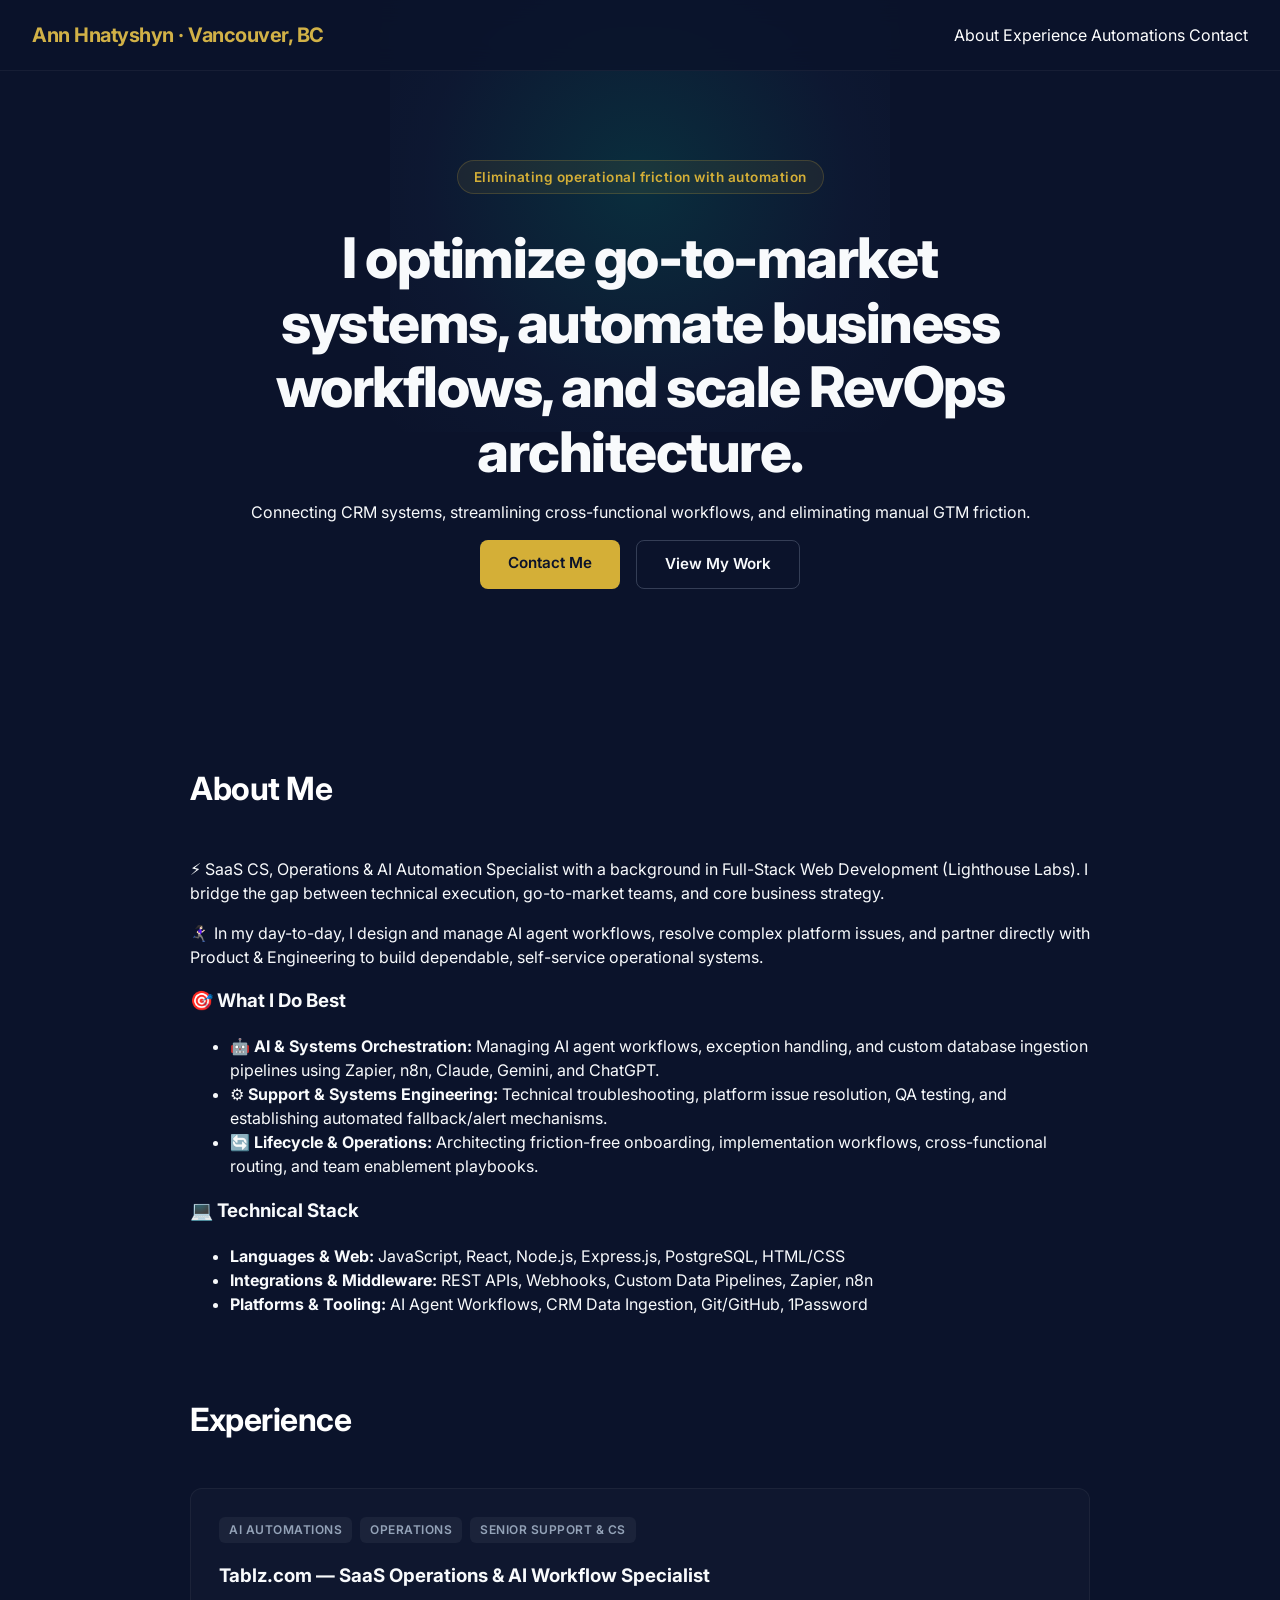
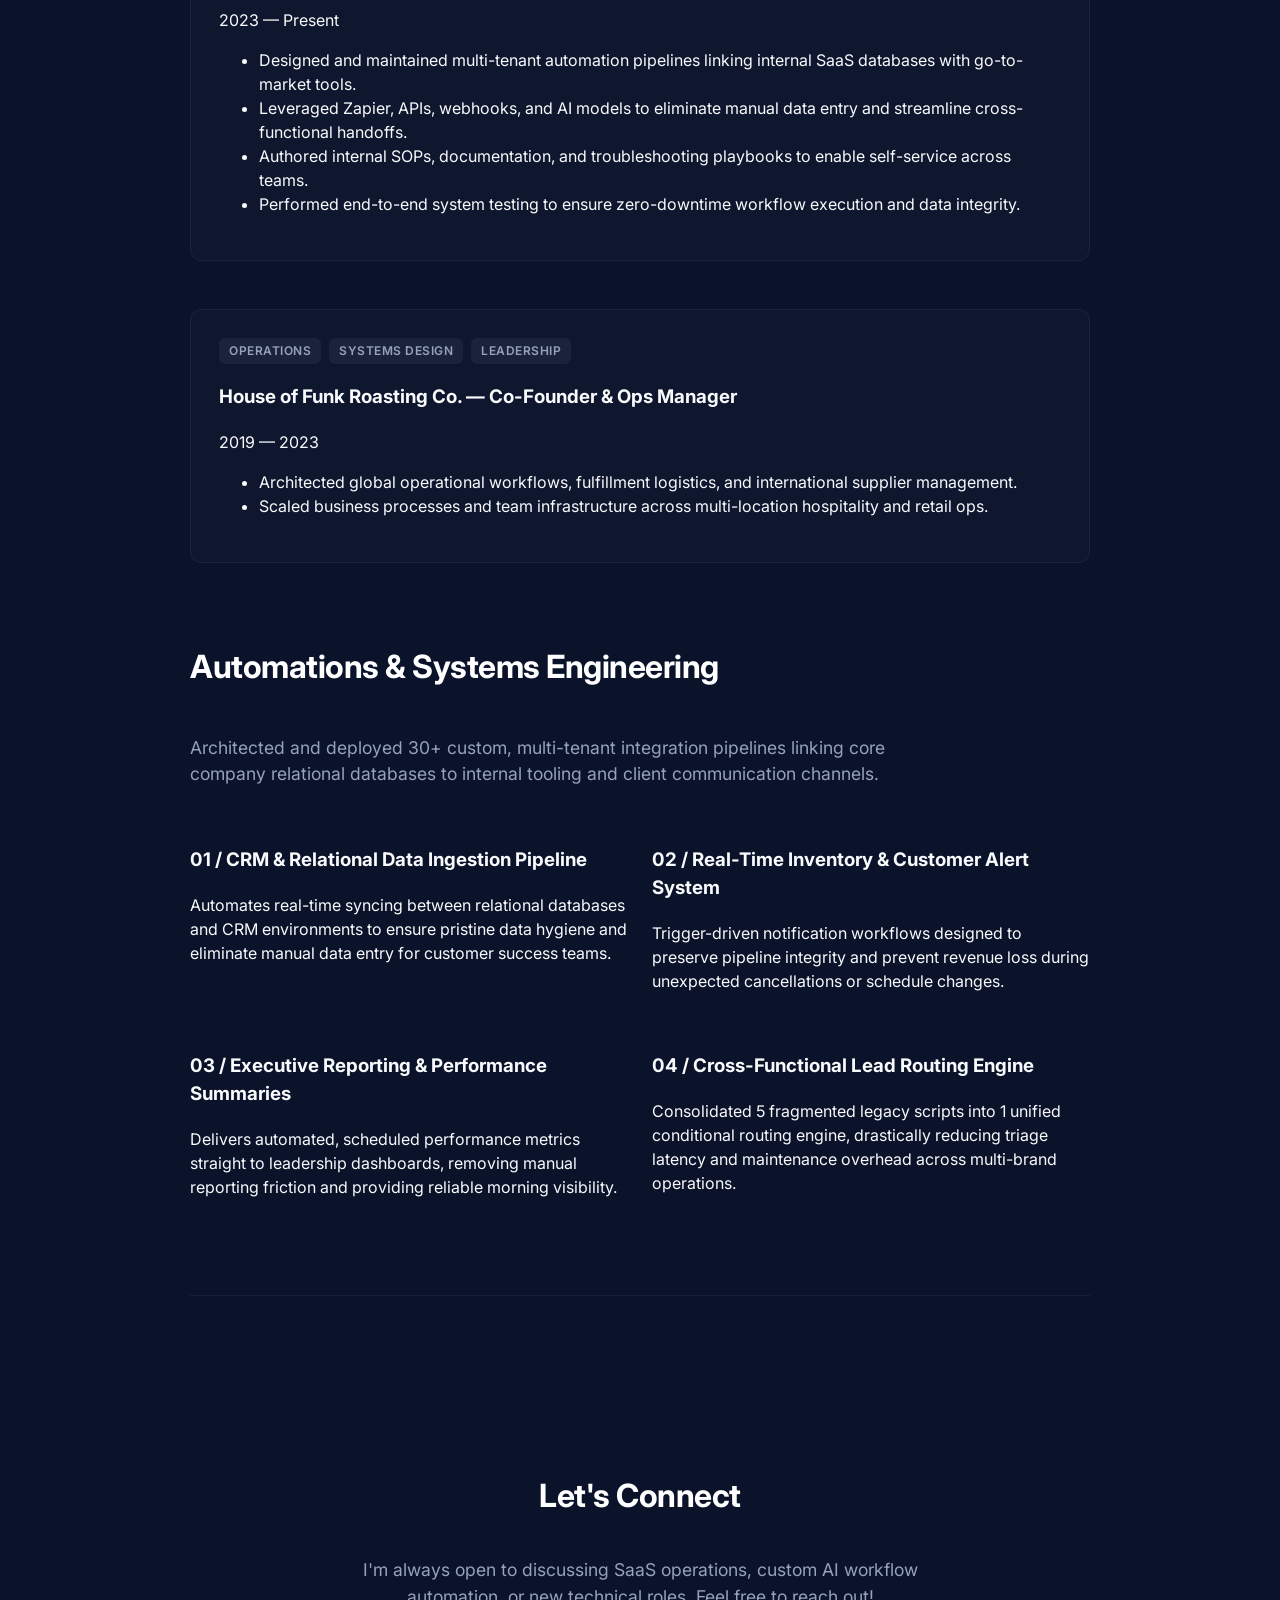
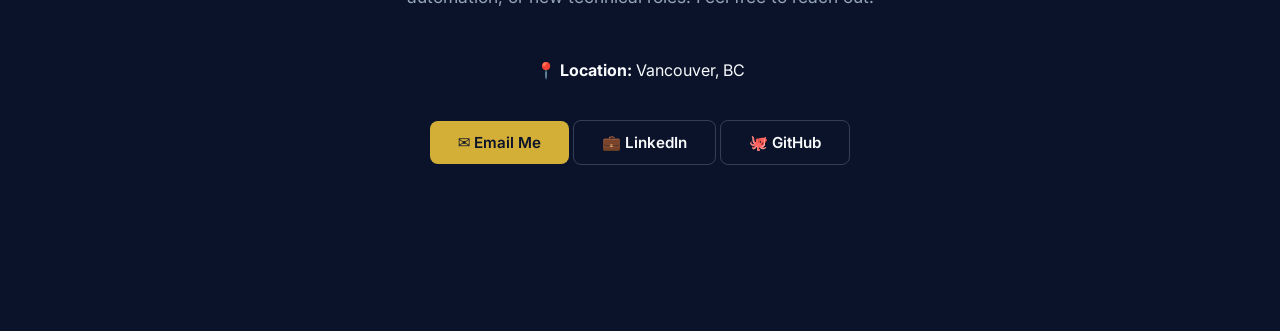
==== index.html @ 1d0b0ebe "Update navigation links in index.html" ====
<!DOCTYPE html>
<html lang="en">
  
<head>
  <meta charset="UTF-8" />
  <meta name="viewport" content="width=device-width, initial-scale=1.0" />
  <title>Ann Hnatyshyn | AI Automation</title>
  <link rel="stylesheet" href="styles.css" />
  <link href="https://fonts.googleapis.com/css2?family=Inter:wght@300;400;600&display=swap" rel="stylesheet">
</head>

<body>

 <!-- NEW HEADER / NAVIGATION -->
  
<header class="top-nav">
  <div class="nav-logo">Ann Hnatyshyn · Vancouver, BC</div>
<nav class="nav-links">
  <a href="#about">About</a>
  <a href="#experience">Experience</a>
  <a href="#automations">Automations</a>
  <a href="#contact">Contact</a>
</nav>
</header>

<main class="content">
  
  <!-- NEW HERO SECTION -->
  <section class="hero-section">
    <div class="hero-container">
      <span class="badge">Eliminating operational friction with automation</span>
    <h1>I optimize go-to-market systems, automate business workflows, and scale RevOps architecture.</h1>
    <p>Connecting CRM systems, streamlining cross-functional workflows, and eliminating manual GTM friction.</p>
      <div class="cta-group">
        <a href="#contact" class="btn btn-primary">Contact Me</a>
        <a href="#projects" class="btn btn-secondary">View My Work</a>
      </div>
    </div>
  </section>

<section id="about">
      <h2>About Me</h2>
      <p>⚡️ SaaS CS, Operations & AI Automation Specialist with a background in Full-Stack Web Development (Lighthouse Labs). I bridge the gap between technical execution, go-to-market teams, and core business strategy.</p>
      <p>🏃🏻‍♀️‍➡️ In my day-to-day, I design and manage AI agent workflows, resolve complex platform issues, and partner directly with Product & Engineering to build dependable, self-service operational systems.</p>
      
      <div class="tech-stack-container">
        <h3>🎯 What I Do Best</h3>
        <ul class="tech-stack-list">
          <li><strong>🤖 AI & Systems Orchestration:</strong> Managing AI agent workflows, exception handling, and custom database ingestion pipelines using Zapier, n8n, Claude, Gemini, and ChatGPT.</li>
          <li><strong>⚙️ Support & Systems Engineering:</strong> Technical troubleshooting, platform issue resolution, QA testing, and establishing automated fallback/alert mechanisms.</li>
          <li><strong>🔄 Lifecycle & Operations:</strong> Architecting friction-free onboarding, implementation workflows, cross-functional routing, and team enablement playbooks.</li>
        </ul>
      </div>

      <div class="tech-stack-container">
        <h3>💻 Technical Stack</h3>
        <ul class="tech-stack-list">
          <li><strong>Languages & Web:</strong> JavaScript, React, Node.js, Express.js, PostgreSQL, HTML/CSS</li>
          <li><strong>Integrations & Middleware:</strong> REST APIs, Webhooks, Custom Data Pipelines, Zapier, n8n</li>
          <li><strong>Platforms & Tooling:</strong> AI Agent Workflows, CRM Data Ingestion, Git/GitHub, 1Password</li>
        </ul>
      </div>
    </section>

<!-- EXPERIENCE SECTION -->
    <section id="experience">
      <h2>Experience</h2>
      <div class="project-grid">
        <div class="card" style="grid-column: 1 / -1;">
          <div class="card-tags">
            <span class="tag">AI Automations</span>
            <span class="tag">Operations</span>
            <span class="tag">Senior Support & CS</span>
          </div>
          <h3>Tablz.com — SaaS Operations & AI Workflow Specialist</h3>
          <span class="date-badge">2023 — Present</span>
          <ul>
            <li>Designed and maintained multi-tenant automation pipelines linking internal SaaS databases with go-to-market tools.</li>
            <li>Leveraged Zapier, APIs, webhooks, and AI models to eliminate manual data entry and streamline cross-functional handoffs.</li>
            <li>Authored internal SOPs, documentation, and troubleshooting playbooks to enable self-service across teams.</li>
            <li>Performed end-to-end system testing to ensure zero-downtime workflow execution and data integrity.</li>
          </ul>
        </div>
      </div>
<div class="card">
          <div class="card-tags">
            <span class="tag">Operations</span>
            <span class="tag">Systems Design</span>
            <span class="tag">Leadership</span>
          </div>
          <h3>House of Funk Roasting Co. — Co-Founder & Ops Manager</h3>
          <span class="date-badge">2019 — 2023</span>
          <ul>
            <li>Architected global operational workflows, fulfillment logistics, and international supplier management.</li>
            <li>Scaled business processes and team infrastructure across multi-location hospitality and retail ops.</li>
          </ul>
        </div>
    </section>

<!-- AUTOMATIONS SECTION -->
    <section id="automations">
      <h2>Automations & Systems Engineering</h2>
      <p class="section-intro" style="color: #94a3b8; font-size: 1.1rem; margin-bottom: 2.5rem; max-width: 750px;">
        Architected and deployed 30+ custom, multi-tenant integration pipelines linking core company relational databases to internal tooling and client communication channels.
      </p>
      
      <div class="project-grid">
        <!-- Project 01 -->
        <div class="project-card">
          <h3>01 / CRM & Relational Data Ingestion Pipeline</h3>
          <p>Automates real-time syncing between relational databases and CRM environments to ensure pristine data hygiene and eliminate manual data entry for customer success teams.</p>
        </div>

        <!-- Project 02 -->
        <div class="project-card">
          <h3>02 / Real-Time Inventory & Customer Alert System</h3>
          <p>Trigger-driven notification workflows designed to preserve pipeline integrity and prevent revenue loss during unexpected cancellations or schedule changes.</p>
        </div>

        <!-- Project 03 -->
        <div class="project-card">
          <h3>03 / Executive Reporting & Performance Summaries</h3>
          <p>Delivers automated, scheduled performance metrics straight to leadership dashboards, removing manual reporting friction and providing reliable morning visibility.</p>
        </div>

        <!-- Project 04 -->
        <div class="project-card">
          <h3>04 / Cross-Functional Lead Routing Engine</h3>
          <p>Consolidated 5 fragmented legacy scripts into 1 unified conditional routing engine, drastically reducing triage latency and maintenance overhead across multi-brand operations.</p>
        </div>
      </div>
    </section>

<!-- CONTACT SECTION -->
    <section id="contact" class="contact-section">
      <h2>Let's Connect</h2>
      <p class="contact-intro" style="color: #94a3b8; font-size: 1.1rem; margin-bottom: 2rem; max-width: 600px;">
        I'm always open to discussing SaaS operations, custom AI workflow automation, or new technical roles. Feel free to reach out!
      </p>

      <div class="contact-details" style="margin-bottom: 2rem;">
        <p>📍 <strong>Location:</strong> Vancouver, BC</p>
      </div>

      <div class="contact-buttons">
        <a href="mailto:a.m.hnatyshyn@gmail.com" class="btn btn-primary">✉️ Email Me</a>
        <a href="https://linkedin.com/in/ann-hnatyshyn" target="_blank" rel="noopener noreferrer" class="btn btn-secondary">💼 LinkedIn</a>
        <a href="https://github.com/ann-hnatyshyn" target="_blank" rel="noopener noreferrer" class="btn btn-secondary">🐙 GitHub</a>
      </div>
    </section>
</main>
</body>
</html>
---- styles.css ----
body {
  margin: 0;
  padding: 0;
  background-color: #0b132b; /* Sleek dark navy */
  color: #f8fafc;
  font-family: 'Inter', system-ui, -apple-system, sans-serif;
  line-height: 1.5;
}

/* MAIN LAYOUT */

.container {
  max-width: 1200px;
  margin: 0 auto;
  padding: 0 2rem;
}

/* NAV */
.top-nav {
  position: fixed;
  top: 0;
  left: 0;
  width: 100%;
  display: flex;
  justify-content: space-between;
  align-items: center;
  padding: 1.25rem 2rem;
  background: rgba(11, 19, 43, 0.8);
  backdrop-filter: blur(12px);
  border-bottom: 1px solid rgba(255, 255, 255, 0.05);
  z-index: 100;
  box-sizing: border-box;
}

.nav-logo {
  font-weight: 700;
  font-size: 1.25rem;
  letter-spacing: -0.5px;
  text-decoration: none;
  color: #d1b147;
}

/* Navigation link styling */

nav a, .nav-link {
  color: #ffffff;
  text-decoration: none;
  transition: opacity 0.2s ease, color 0.2s ease;
}

/* Hover States for Navigation and Card Links */

nav a:hover,
.nav-link:hover,
.nav-links a:hover,
.card h3 a:hover {
  color: #D4AF37; /* Turns yellow/gold on hover */
  opacity: 0.8;
}

/* Hero Section Layout */

.hero-section {
  position: relative;
  overflow: hidden;
  display: flex;
  flex-direction: column;
  align-items: center;
  justify-content: center;
  text-align: center;
  padding: 10rem 2rem 6rem 2rem; /* Extra top padding to clear the fixed navbar */
}

/* Ambient Background Glow Effect */

.hero-section::before {
  content: "";
  position: absolute;
  top: -10%;
  left: 50%;
  transform: translateX(-50%);
  width: 500px;
  height: 500px;
  background: radial-gradient(circle, rgba(0, 242, 195, 0.12) 0%, rgba(79, 172, 254, 0.03) 60%, transparent 100%);
}

.hero-container {
  position: relative;
  z-index: 1;
  max-width: 800px;
}

/* Availability Badge */

.badge {
  background: rgba(0, 242, 195, 0.08);
  color: #00f2c3;
  padding: 6px 16px;
  border-radius: 100px;
  font-size: 0.85rem;
  font-weight: 600;
  letter-spacing: 0.5px;
  border: 1px solid rgba(0, 242, 195, 0.15);
  display: inline-block;
  margin-bottom: 2rem;
}

/* Bold Typography & Gradient text */

.hero-container h1 {
  font-size: 3.5rem;
  font-weight: 800;
  line-height: 1.15;
  letter-spacing: -1.5px;
  margin: 0;
  color: #f8fafc;
}


.hero-subtitle {
  font-size: 1.25rem;
  color: #94a3b8;
  line-height: 1.6;
  margin-top: 1.5rem;
  margin-bottom: 2.5rem;
  max-width: 650px;
  display: inline-block;
}

/* Buttons and Actions */

.cta-group {
  display: flex;
  gap: 1rem;
  justify-content: center;
}

.btn {
  padding: 12px 28px;
  border-radius: 8px;
  font-weight: 600;
  font-size: 0.95rem;
  transition: all 0.2s ease;
  text-decoration: none;
}

.btn-secondary {
  border: 1px solid rgba(148, 163, 184, 0.3);
  color: #f8fafc;
}

/* LINKS */

.links {
  margin-top: 40px;
  display: flex;
  gap: 15px;
}

.links a {
  color: #ccd6f6;
  font-size: 13px;
}

/* CONTENT */

.content {
  width: 100%;
  max-width: 900px;
  margin: 0 auto;
}

section {
  margin-bottom: 80px;
}

h2 {
  color: #e6f1ff;
  margin-bottom: 20px;
}

/* RESPONSIVE */

@media (max-width: 900px) {
  .container {
    flex-direction: column;
  }
  .content {
    width: 100%;
  }
}

html {
  scroll-behavior: smooth;
}

/* active nav state */

nav a.active {
  color: #64ffda;
  font-weight: 600;
}

section {
  opacity: 1;
  transform: translateY(0);
  transition: all 0.6s ease-out;
}

section.visible {
  opacity: 1;
  transform: translateY(0);
}

.contact-info a {
  color: #ffd166;
}

/* Ensure mobile responsiveness */

@media (max-width: 768px) {
  .automation-card {
    flex-direction: column;
  }
  .automation-info, .automation-visual {
    width: 100%;
  }
  .img-placeholder {
    height: 150px;
  }
}

/* Section Headings */

h2 {
  font-size: 2rem;
  font-weight: 700;
  letter-spacing: -0.5px;
  margin-top: 5rem;
  margin-bottom: 2rem;
  color: #fff;
  padding-bottom: 0.75rem;
}

/* Card Grid Layout */

.project-grid {
  display: grid;
  grid-template-columns: repeat(auto-fit, minmax(300px, 1fr));
  gap: 1.5rem;
  margin-bottom: 3rem;
}

/* Individual Sleek Card */

.card {
  background: rgba(255, 255, 255, 0.02);
  border: 1px solid rgba(255, 255, 255, 0.05);
  border-radius: 12px;
  padding: 1.75rem;
  transition: all 0.3s cubic-bezier(0.4, 0, 0.2, 1);
  position: relative;
  overflow: hidden;
}

/* Tech Tags/Badges inside cards */

.card-tags {
  display: flex;
  flex-wrap: wrap;
  gap: 0.5rem;
  margin-bottom: 1rem;
}

.tag {
  background: rgba(255, 255, 255, 0.05);
  color: #94a3b8;
  font-size: 0.75rem;
  font-weight: 600;
  padding: 4px 10px;
  border-radius: 6px;
  text-transform: uppercase;
  letter-spacing: 0.5px;
}

/* Center-Aligned Contact Section */
.contact-section {
  display: flex;
  flex-direction: column;
  align-items: center;
  justify-content: center;
  text-align: center;
  padding: 6rem 2rem;
  border-top: 1px solid rgba(255, 255, 255, 0.05);
  margin-top: 4rem;
}

.contact-subtitle {
  color: #94a3b8;
  font-size: 1.1rem;
  margin-bottom: 2rem;
  max-width: 500px;
}

/* Flex row for buttons */
.contact-links {
  display: flex;
  gap: 1rem;
  justify-content: center;
  flex-wrap: wrap;
}

/* Modern Contact Pill Buttons */
.contact-btn {
  background: rgba(255, 255, 255, 0.03);
  border: 1px solid rgba(255, 255, 255, 0.08);
  color: #f8fafc;
  padding: 10px 20px;
  border-radius: 100px;
  text-decoration: none;
  font-weight: 500;
  font-size: 0.95rem;
  transition: all 0.2s ease;
}

.contact-btn:hover {
  background: rgba(0, 242, 195, 0.08);
  border-color: #00f2c3;
  color: #00f2c3;
  transform: translateY(-2px);
}

/* Modern Pill Badge (Lines ~41-53) */
.badge {
  background: rgba(212, 175, 55, 0.08); /* Gold transparency */
  color: #D4AF37; /* Metallic Gold */
  padding: 6px 16px;
  border-radius: 100px;
  font-size: 0.85rem;
  font-weight: 600;
  letter-spacing: 0.5px;
  border: 1px solid rgba(212, 175, 55, 0.2);
  display: inline-block;
  margin-bottom: 2rem;
}

/* Gold Gradient Heading (Lines ~61-65) */
.gradient-text {
  background: linear-gradient(135deg, #F3E5AB 0%, #D4AF37 100%); /* Muted vanilla to rich gold */
  -webkit-background-clip: text;
  -webkit-text-fill-color: transparent;
}

/* Primary Action Button (Lines ~82-85) */
.btn-primary {
  background-color: #D4AF37;
  color: #0B132B;
}

.btn-primary:hover {
  transform: translateY(-2px);
  box-shadow: 0 10px 25px rgba(212, 175, 55, 0.25);
}

/* Card Hover Accent (Lines ~123-128) */
.card:hover {
  transform: translateY(-4px);
  background: rgba(255, 255, 255, 0.04);
  border-color: rgba(212, 175, 55, 0.3); /* Subtly lights up gold */
  box-shadow: 0 12px 30px rgba(0, 0, 0, 0.4);
}



/* Footer Contact Button Hover (Lines ~187-192) */
.contact-btn:hover {
  background: rgba(212, 175, 55, 0.08);
  border-color: #D4AF37;
  color: #D4AF37;
  transform: translateY(-2px);
}


/* Remove bottom margin on the header */
.contact-section h2 {
  margin-bottom: 0.5rem; /* Reduces default browser spacing below heading */
}

/* Remove top margin on the location container */
.contact-details {
  margin-top: 0;
  margin-bottom: 1.5rem; /* Keeps a clean gap above the buttons */
}
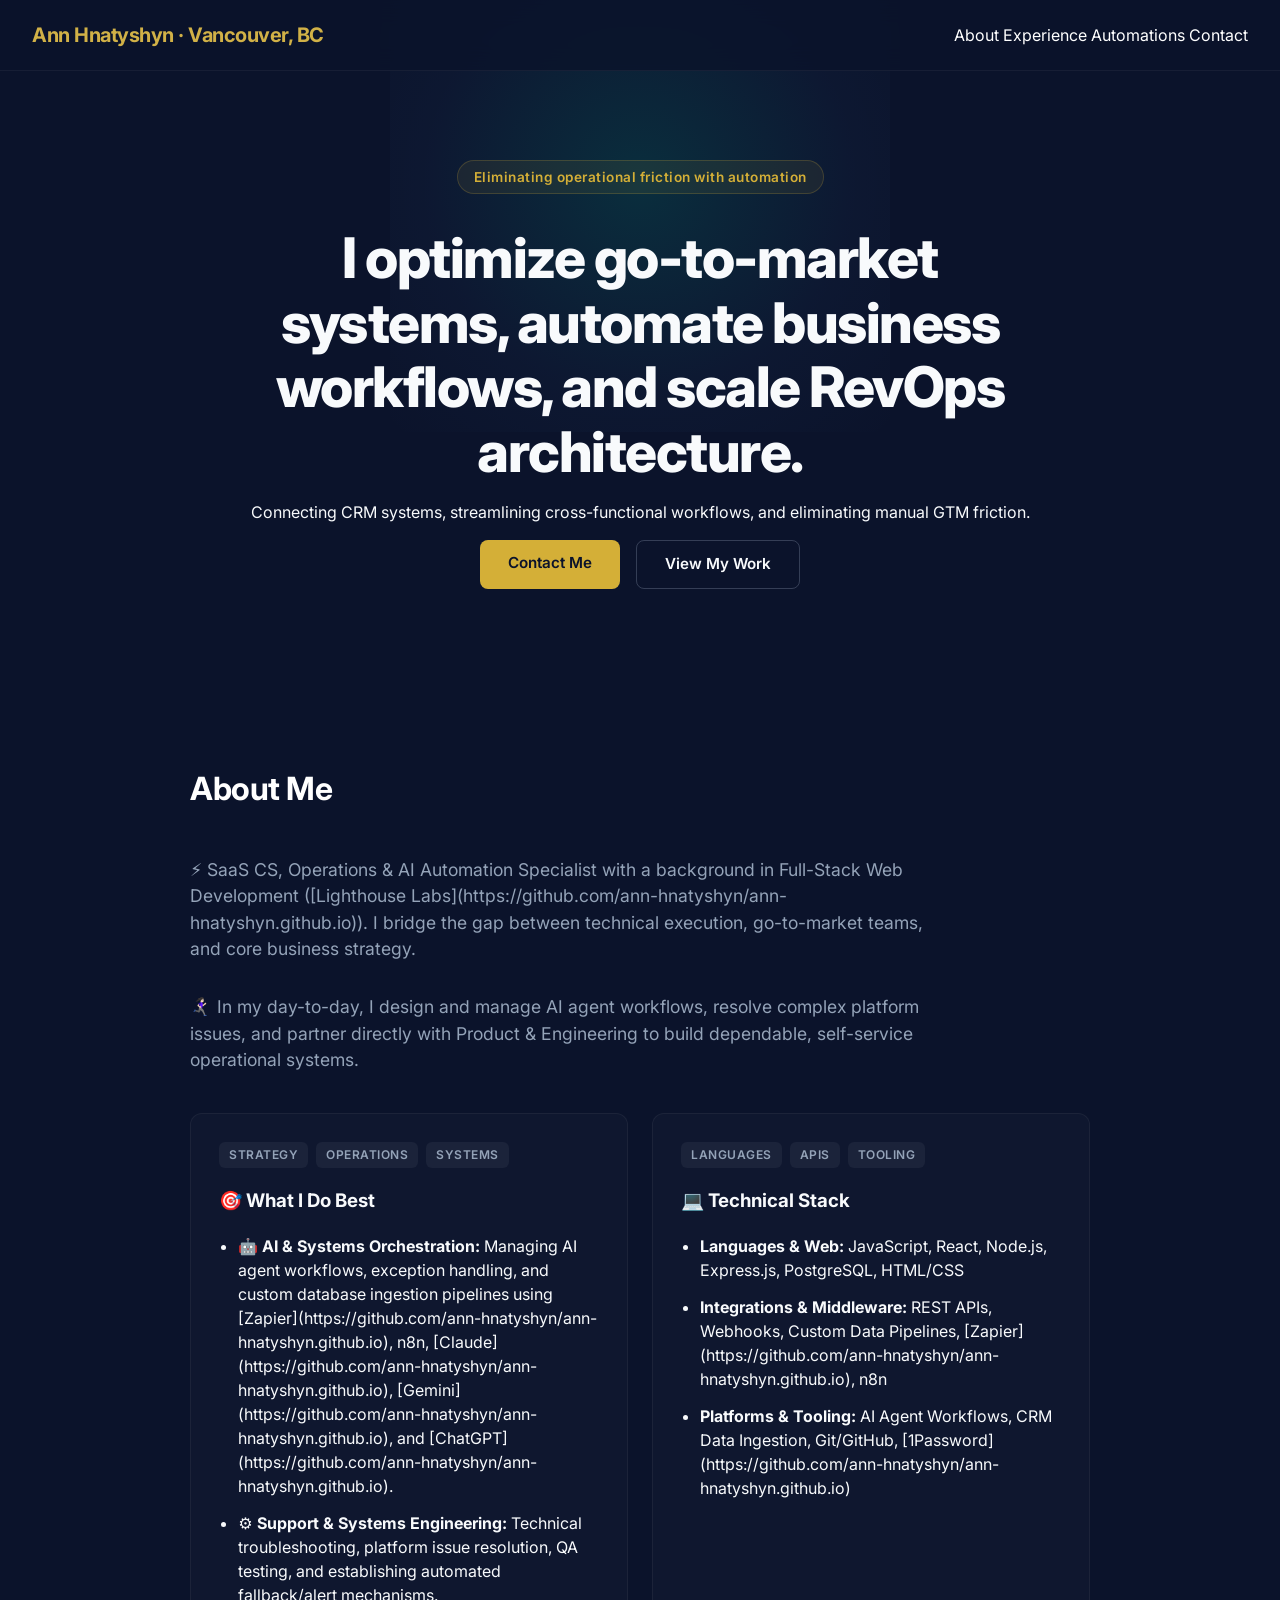
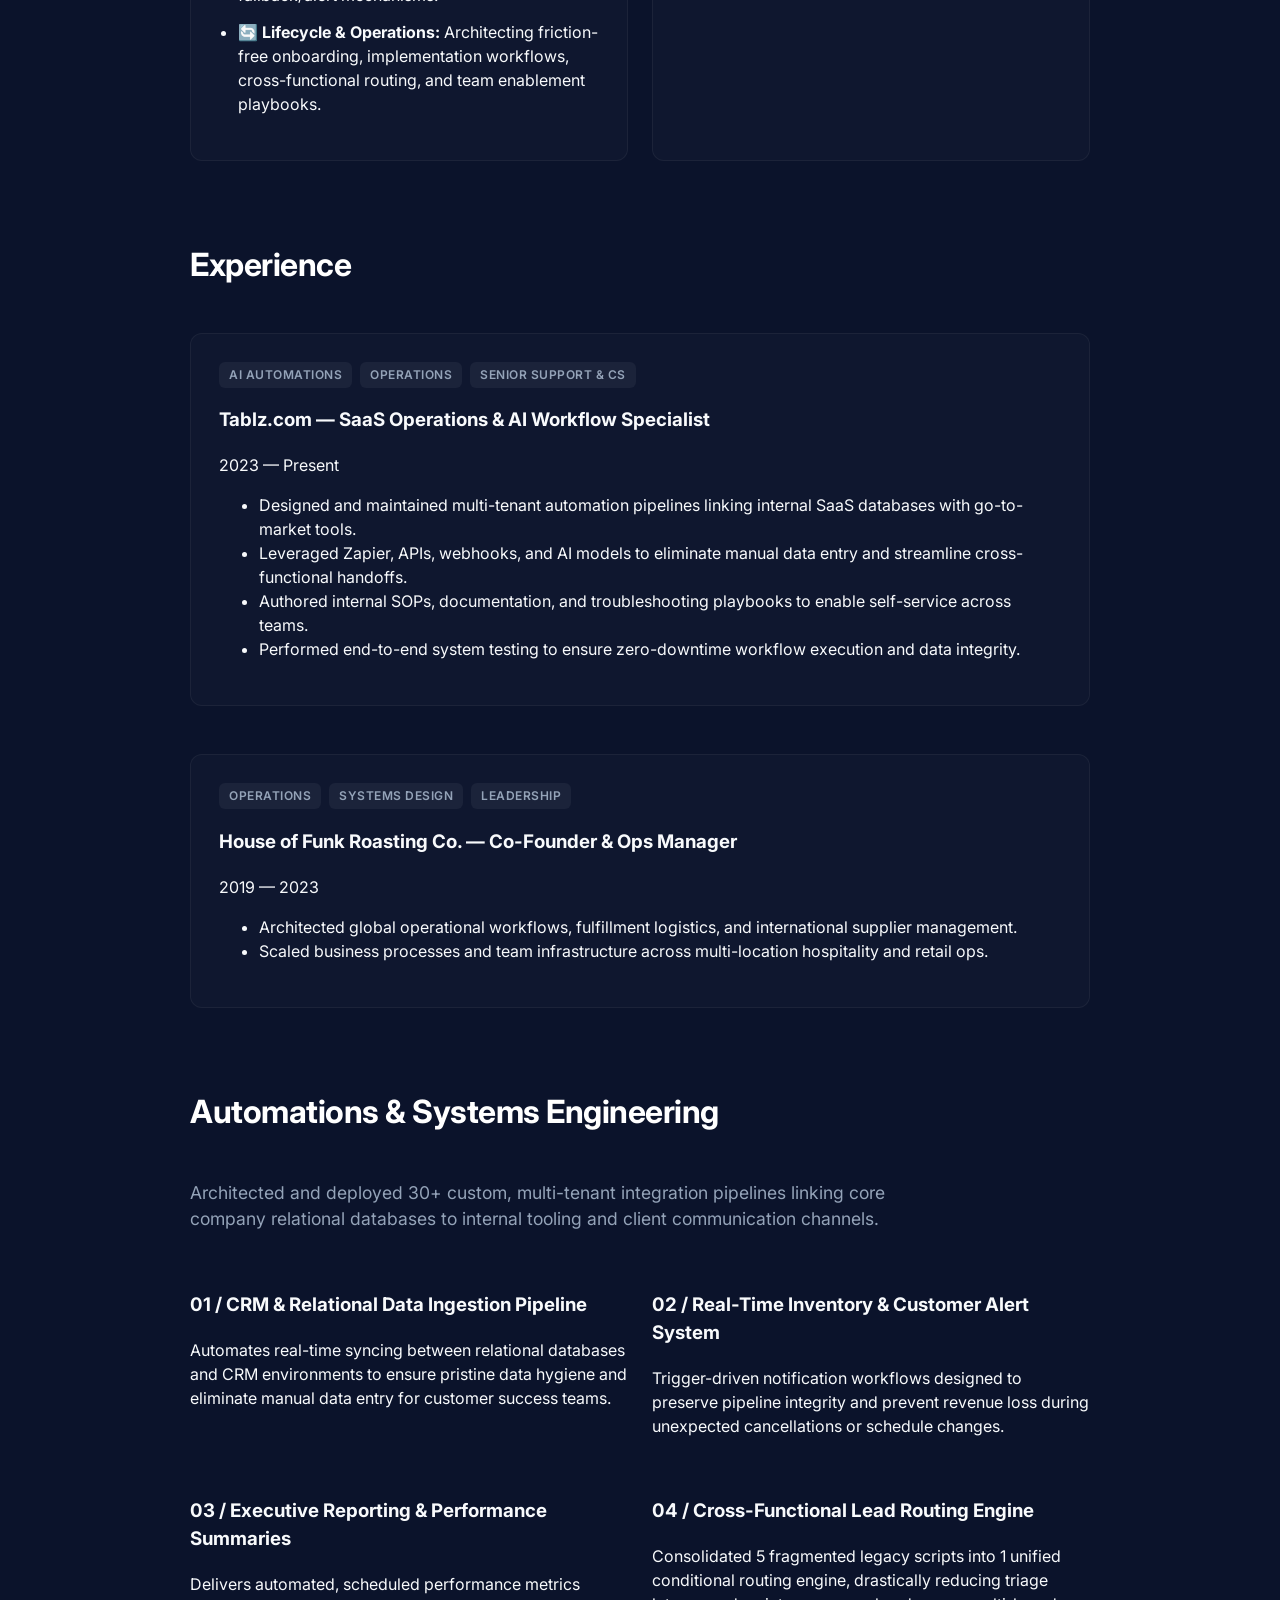
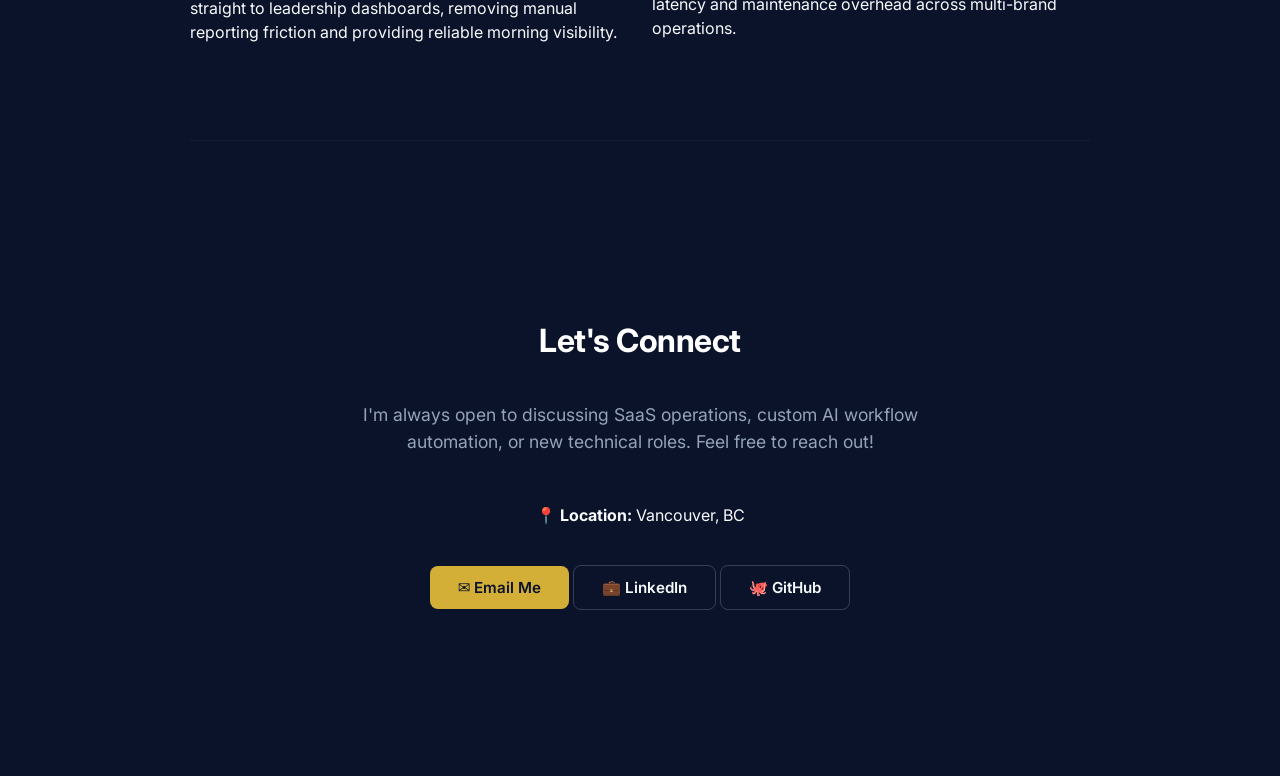
==== commit 9e73a648: "Revise About Me section and add project cards Updated the 'About Me' section with styled paragraphs " ====
--- a/index.html
+++ b/index.html
@@ -31,34 +31,52 @@
       <span class="badge">Eliminating operational friction with automation</span>
     <h1>I optimize go-to-market systems, automate business workflows, and scale RevOps architecture.</h1>
     <p>Connecting CRM systems, streamlining cross-functional workflows, and eliminating manual GTM friction.</p>
-      <div class="cta-group">
-        <a href="#contact" class="btn btn-primary">Contact Me</a>
-        <a href="#projects" class="btn btn-secondary">View My Work</a>
-      </div>
+<div class="cta-group">
+  <a href="#contact" class="btn btn-primary">Contact Me</a>
+  <a href="#projects" class="btn btn-secondary">View My Work</a>
+</div>
     </div>
   </section>
 
 <section id="about">
       <h2>About Me</h2>
-      <p>⚡️ SaaS CS, Operations & AI Automation Specialist with a background in Full-Stack Web Development (Lighthouse Labs). I bridge the gap between technical execution, go-to-market teams, and core business strategy.</p>
-      <p>🏃🏻‍♀️‍➡️ In my day-to-day, I design and manage AI agent workflows, resolve complex platform issues, and partner directly with Product & Engineering to build dependable, self-service operational systems.</p>
-      
-      <div class="tech-stack-container">
-        <h3>🎯 What I Do Best</h3>
-        <ul class="tech-stack-list">
-          <li><strong>🤖 AI & Systems Orchestration:</strong> Managing AI agent workflows, exception handling, and custom database ingestion pipelines using Zapier, n8n, Claude, Gemini, and ChatGPT.</li>
-          <li><strong>⚙️ Support & Systems Engineering:</strong> Technical troubleshooting, platform issue resolution, QA testing, and establishing automated fallback/alert mechanisms.</li>
-          <li><strong>🔄 Lifecycle & Operations:</strong> Architecting friction-free onboarding, implementation workflows, cross-functional routing, and team enablement playbooks.</li>
-        </ul>
-      </div>
+      <p style="color: #94a3b8; font-size: 1.1rem; margin-bottom: 2rem; max-width: 750px;">
+        ⚡️ SaaS CS, Operations & AI Automation Specialist with a background in Full-Stack Web Development ([Lighthouse Labs](https://github.com/ann-hnatyshyn/ann-hnatyshyn.github.io)). I bridge the gap between technical execution, go-to-market teams, and core business strategy.
+      </p>
+      <p style="color: #94a3b8; font-size: 1.1rem; margin-bottom: 2.5rem; max-width: 750px;">
+        🏃🏻‍♀️‍➡️ In my day-to-day, I design and manage AI agent workflows, resolve complex platform issues, and partner directly with Product & Engineering to build dependable, self-service operational systems.
+      </p>
 
-      <div class="tech-stack-container">
-        <h3>💻 Technical Stack</h3>
-        <ul class="tech-stack-list">
-          <li><strong>Languages & Web:</strong> JavaScript, React, Node.js, Express.js, PostgreSQL, HTML/CSS</li>
-          <li><strong>Integrations & Middleware:</strong> REST APIs, Webhooks, Custom Data Pipelines, Zapier, n8n</li>
-          <li><strong>Platforms & Tooling:</strong> AI Agent Workflows, CRM Data Ingestion, Git/GitHub, 1Password</li>
-        </ul>
+      <div class="project-grid">
+        <!-- What I Do Best Card -->
+        <div class="card">
+          <div class="card-tags">
+            <span class="tag">Strategy</span>
+            <span class="tag">Operations</span>
+            <span class="tag">Systems</span>
+          </div>
+          <h3>🎯 What I Do Best</h3>
+          <ul style="margin-top: 1rem; padding-left: 1.2rem;">
+            <li style="margin-bottom: 0.8rem;"><strong>🤖 AI & Systems Orchestration:</strong> Managing AI agent workflows, exception handling, and custom database ingestion pipelines using [Zapier](https://github.com/ann-hnatyshyn/ann-hnatyshyn.github.io), n8n, [Claude](https://github.com/ann-hnatyshyn/ann-hnatyshyn.github.io), [Gemini](https://github.com/ann-hnatyshyn/ann-hnatyshyn.github.io), and [ChatGPT](https://github.com/ann-hnatyshyn/ann-hnatyshyn.github.io).</li>
+            <li style="margin-bottom: 0.8rem;"><strong>⚙️ Support & Systems Engineering:</strong> Technical troubleshooting, platform issue resolution, QA testing, and establishing automated fallback/alert mechanisms.</li>
+            <li><strong>🔄 Lifecycle & Operations:</strong> Architecting friction-free onboarding, implementation workflows, cross-functional routing, and team enablement playbooks.</li>
+          </ul>
+        </div>
+
+        <!-- Technical Stack Card -->
+        <div class="card">
+          <div class="card-tags">
+            <span class="tag">Languages</span>
+            <span class="tag">APIs</span>
+            <span class="tag">Tooling</span>
+          </div>
+          <h3>💻 Technical Stack</h3>
+          <ul style="margin-top: 1rem; padding-left: 1.2rem;">
+            <li style="margin-bottom: 0.8rem;"><strong>Languages & Web:</strong> JavaScript, React, Node.js, Express.js, PostgreSQL, HTML/CSS</li>
+            <li style="margin-bottom: 0.8rem;"><strong>Integrations & Middleware:</strong> REST APIs, Webhooks, Custom Data Pipelines, [Zapier](https://github.com/ann-hnatyshyn/ann-hnatyshyn.github.io), n8n</li>
+            <li><strong>Platforms & Tooling:</strong> AI Agent Workflows, CRM Data Ingestion, Git/GitHub, [1Password](https://github.com/ann-hnatyshyn/ann-hnatyshyn.github.io)</li>
+          </ul>
+        </div>
       </div>
     </section>
 
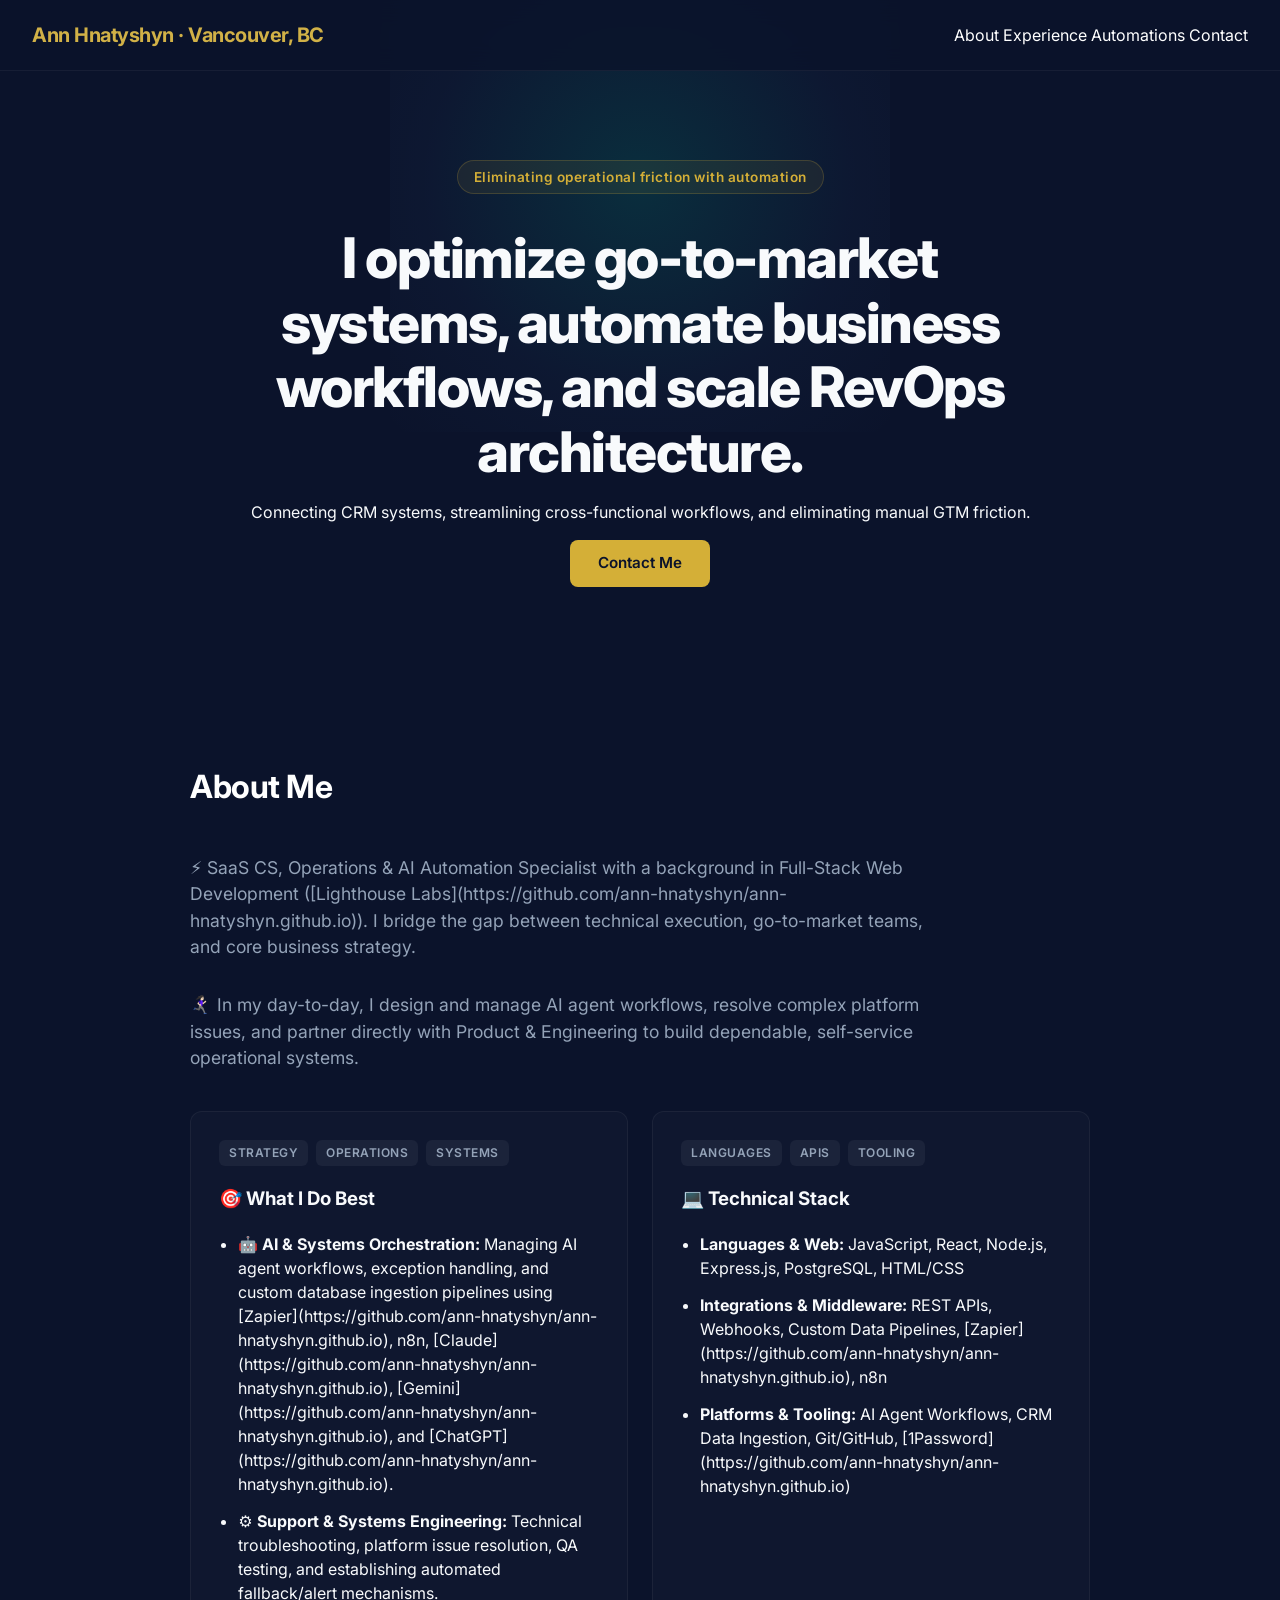
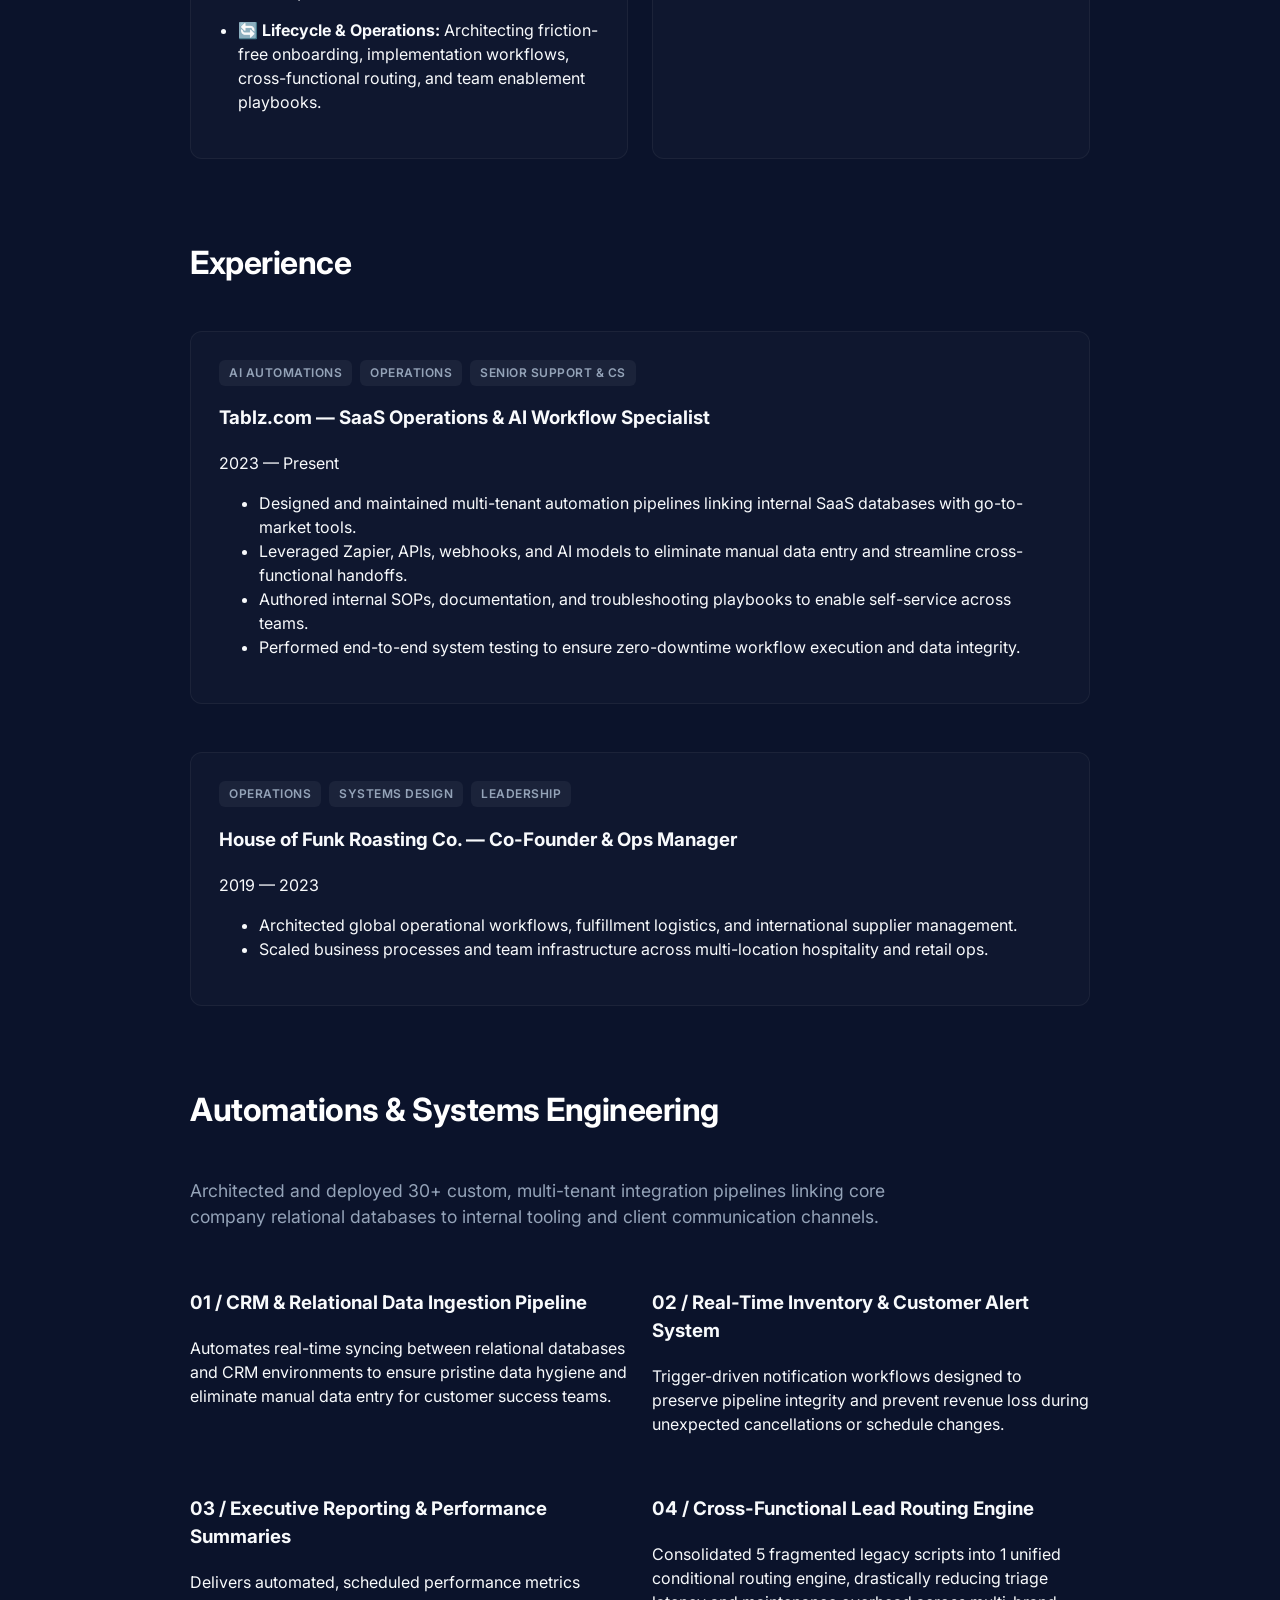
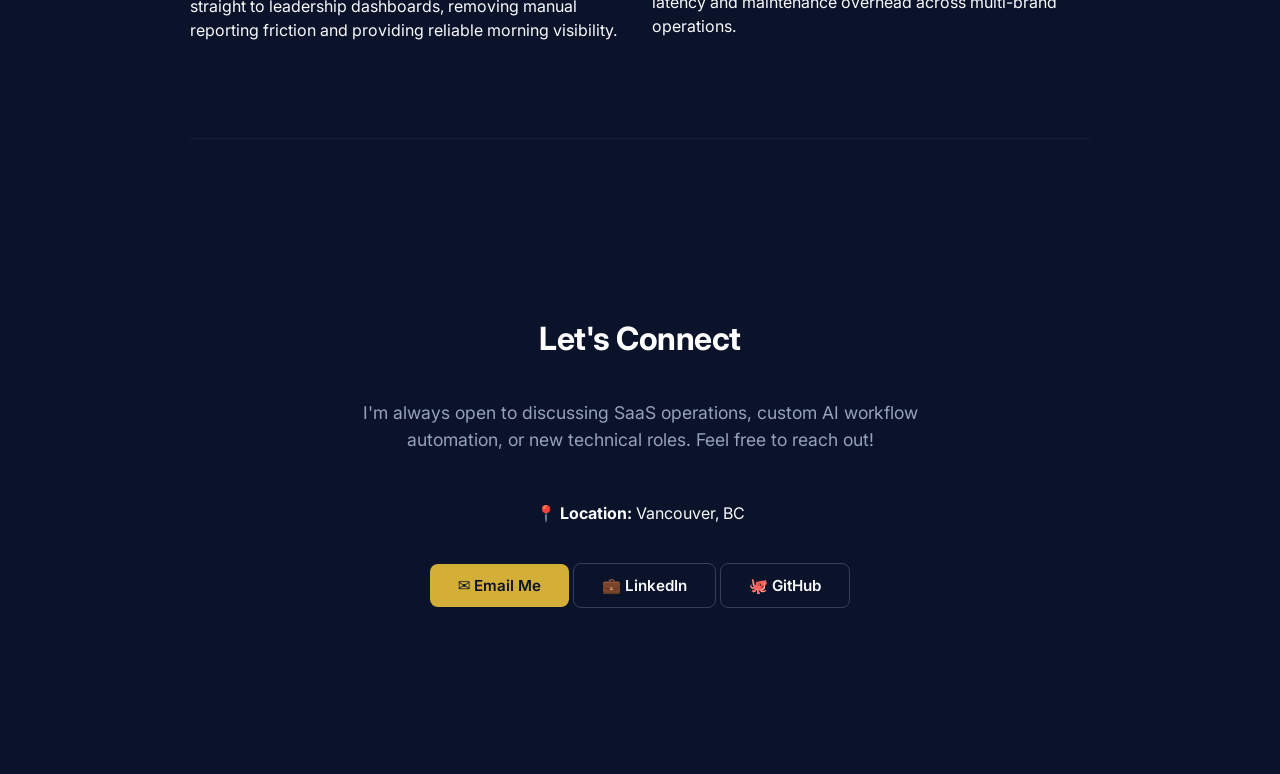
==== commit d2a36f11: "Remove 'View My Work' button from index.html Removed 'View My Work' button from the CTA group." ====
--- a/index.html
+++ b/index.html
@@ -33,7 +33,6 @@
     <p>Connecting CRM systems, streamlining cross-functional workflows, and eliminating manual GTM friction.</p>
 <div class="cta-group">
   <a href="#contact" class="btn btn-primary">Contact Me</a>
-  <a href="#projects" class="btn btn-secondary">View My Work</a>
 </div>
     </div>
   </section>
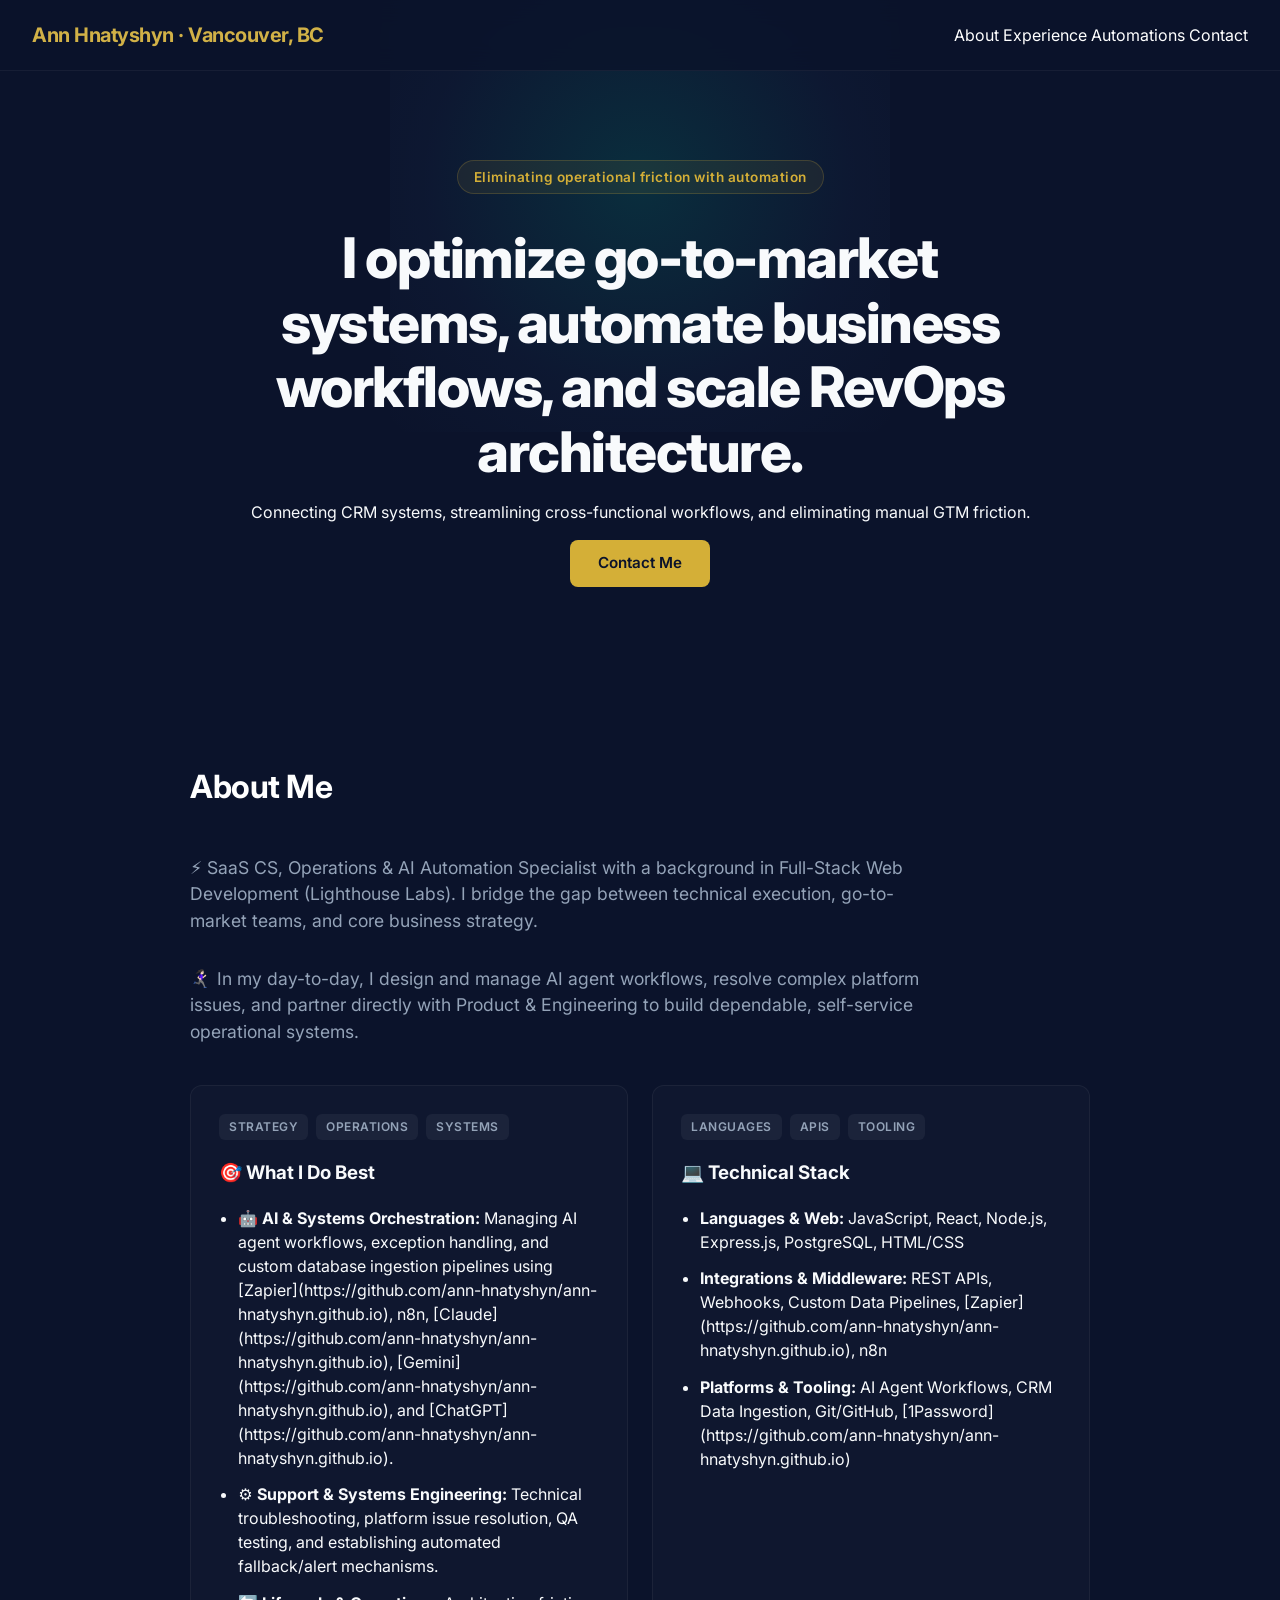
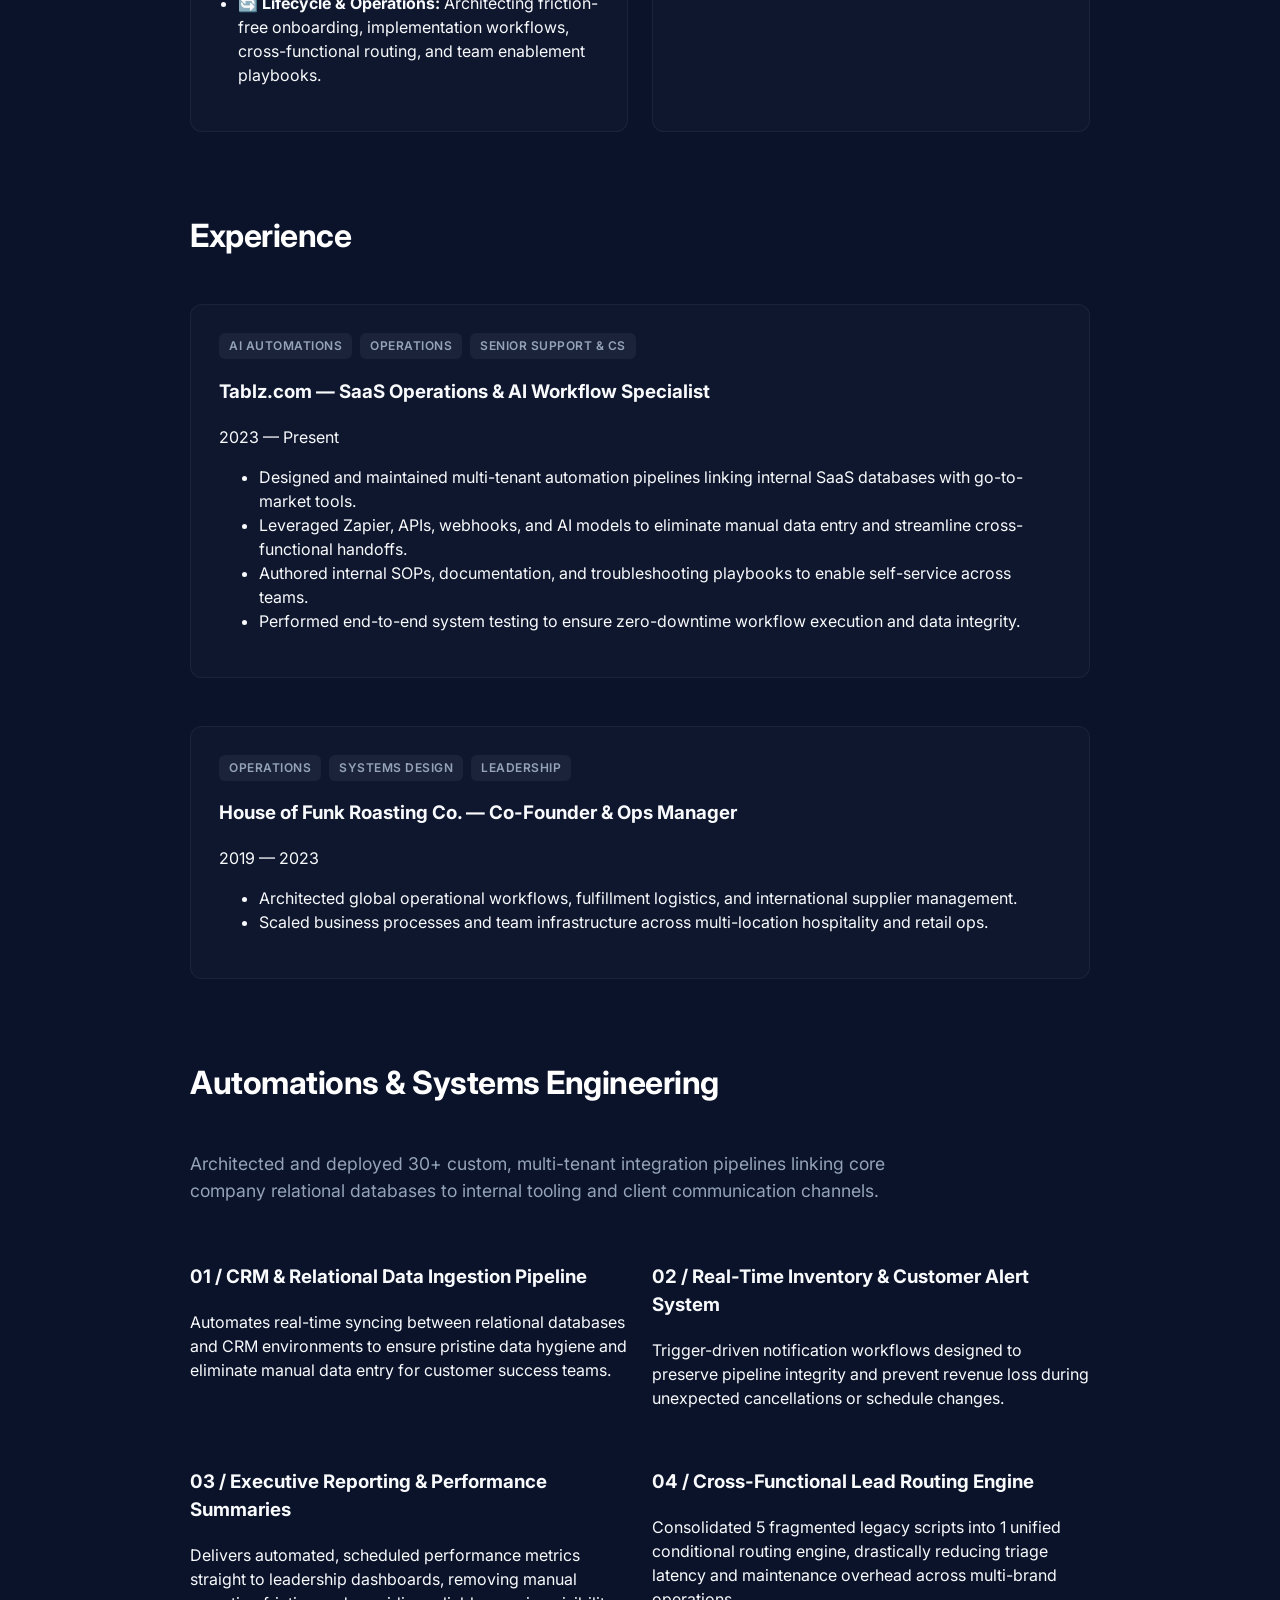
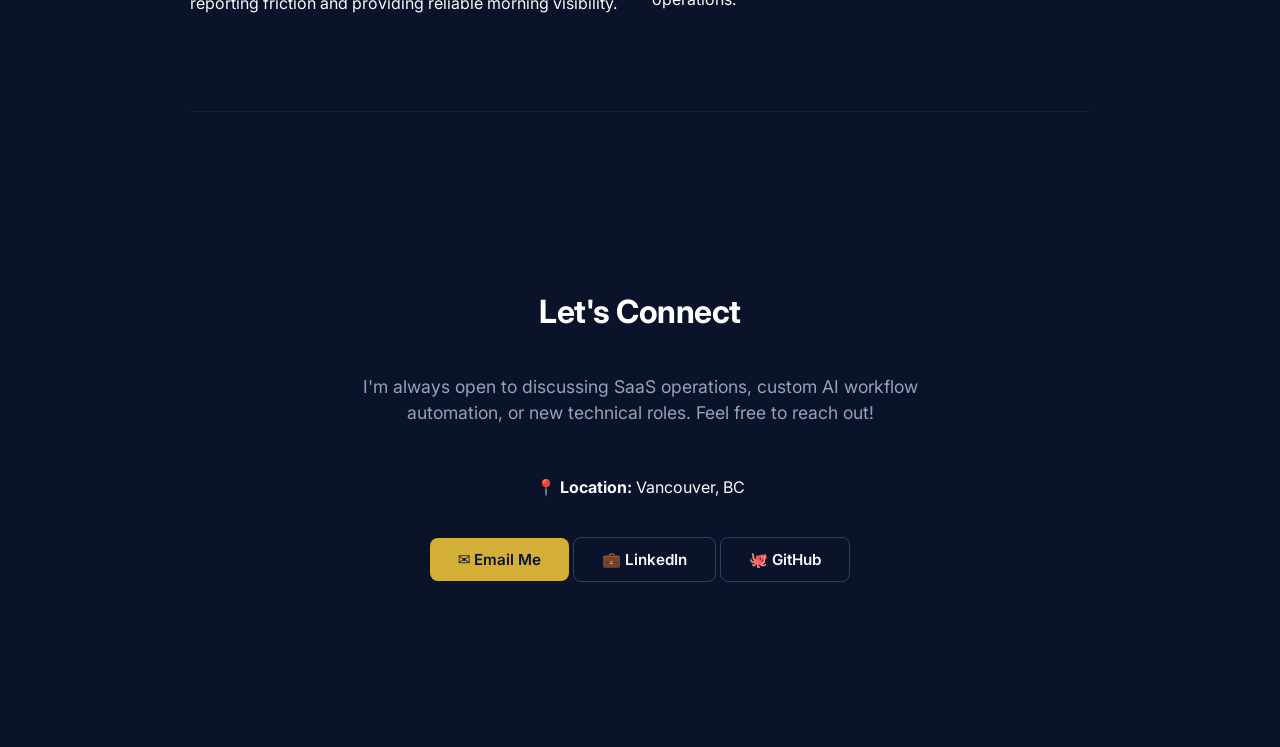
==== commit 1e1040e1: "Update background description in about section Removed the hyperlink from the background description" ====
--- a/index.html
+++ b/index.html
@@ -40,7 +40,7 @@
 <section id="about">
       <h2>About Me</h2>
       <p style="color: #94a3b8; font-size: 1.1rem; margin-bottom: 2rem; max-width: 750px;">
-        ⚡️ SaaS CS, Operations & AI Automation Specialist with a background in Full-Stack Web Development ([Lighthouse Labs](https://github.com/ann-hnatyshyn/ann-hnatyshyn.github.io)). I bridge the gap between technical execution, go-to-market teams, and core business strategy.
+        ⚡️ SaaS CS, Operations & AI Automation Specialist with a background in Full-Stack Web Development (Lighthouse Labs). I bridge the gap between technical execution, go-to-market teams, and core business strategy.
       </p>
       <p style="color: #94a3b8; font-size: 1.1rem; margin-bottom: 2.5rem; max-width: 750px;">
         🏃🏻‍♀️‍➡️ In my day-to-day, I design and manage AI agent workflows, resolve complex platform issues, and partner directly with Product & Engineering to build dependable, self-service operational systems.
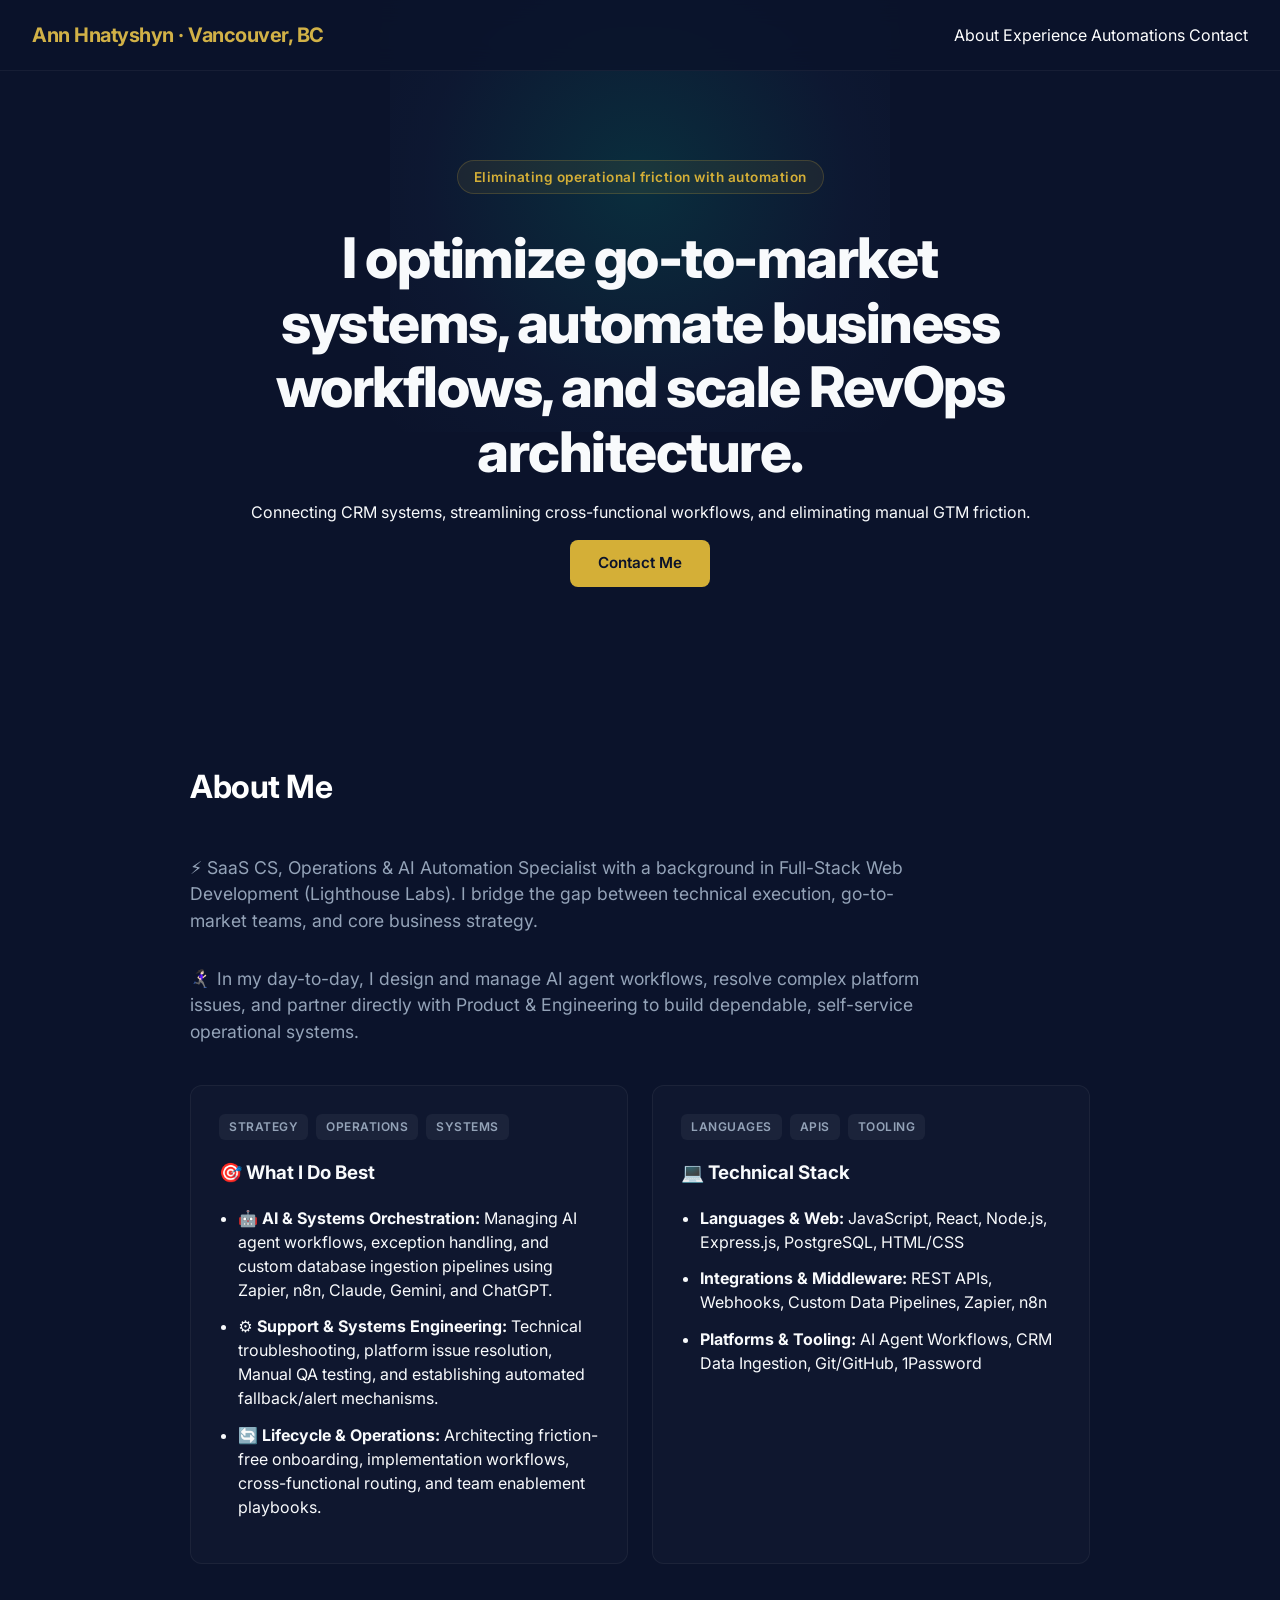
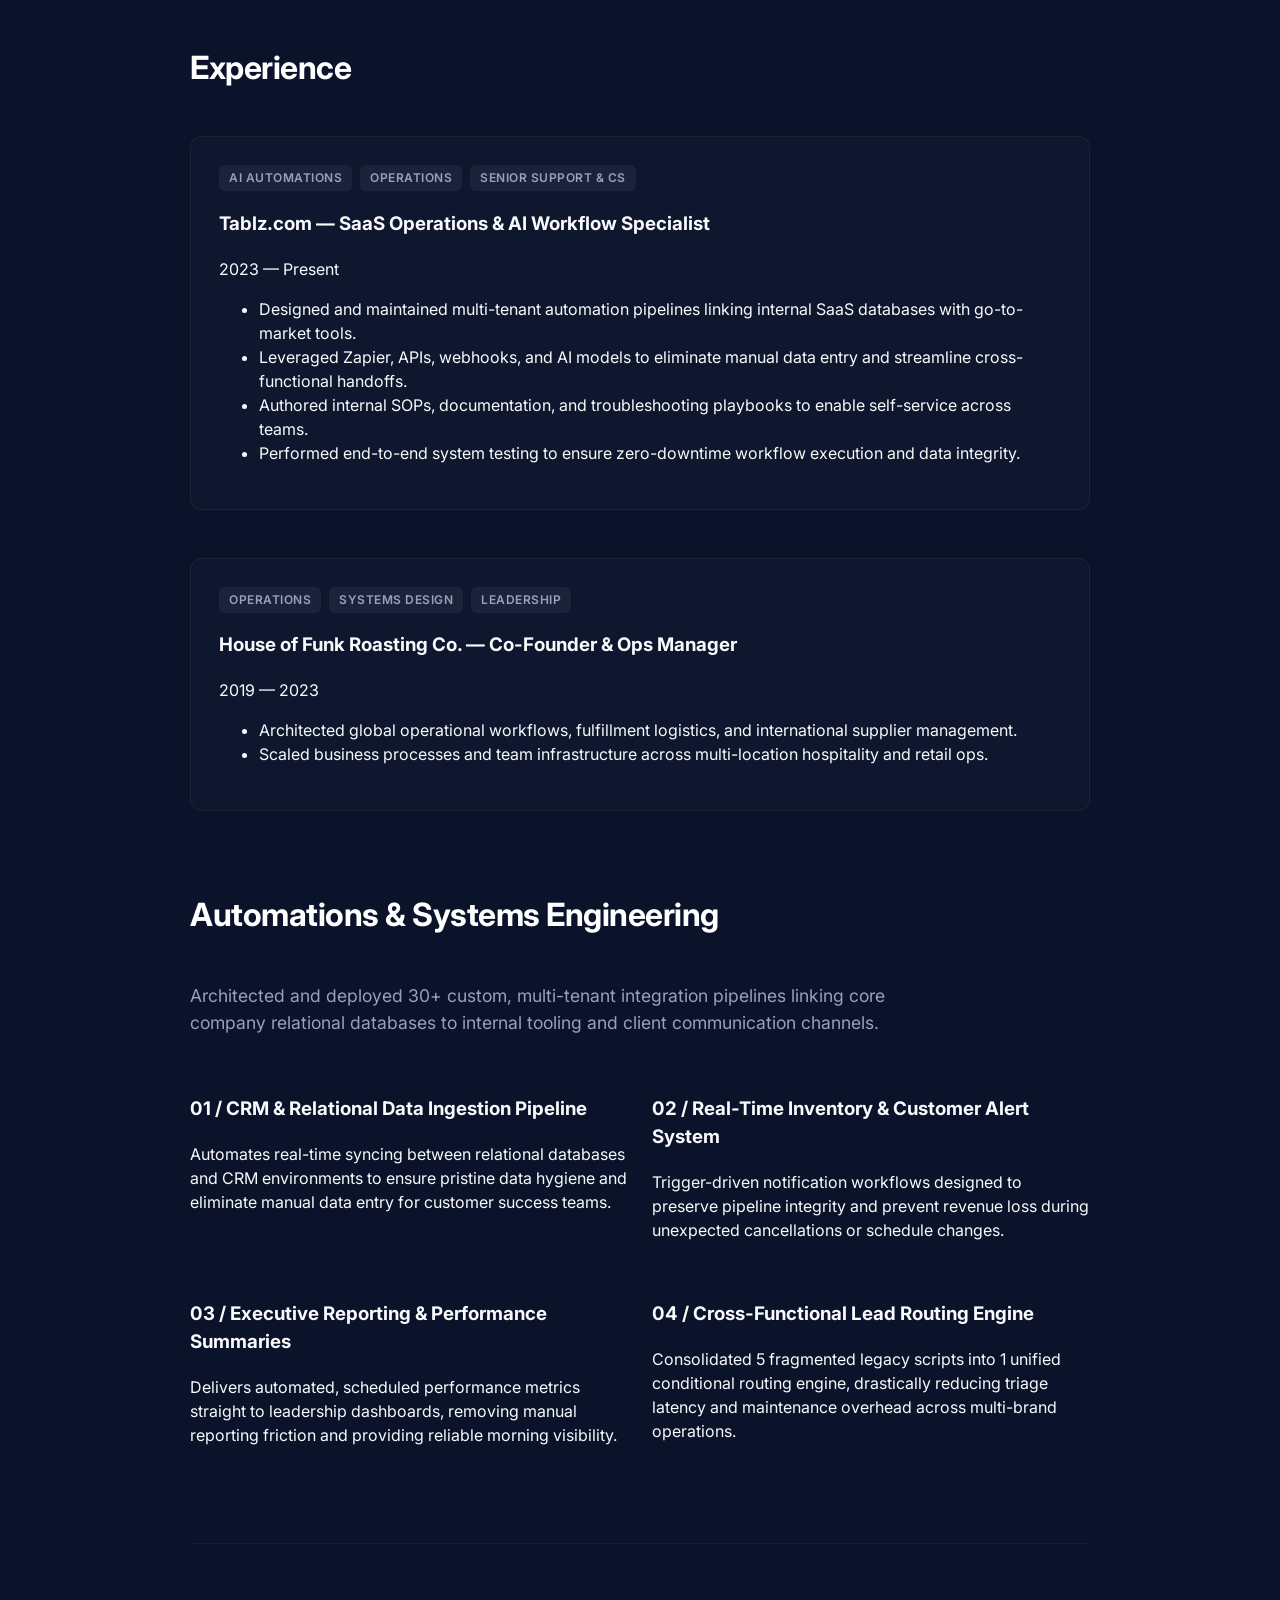
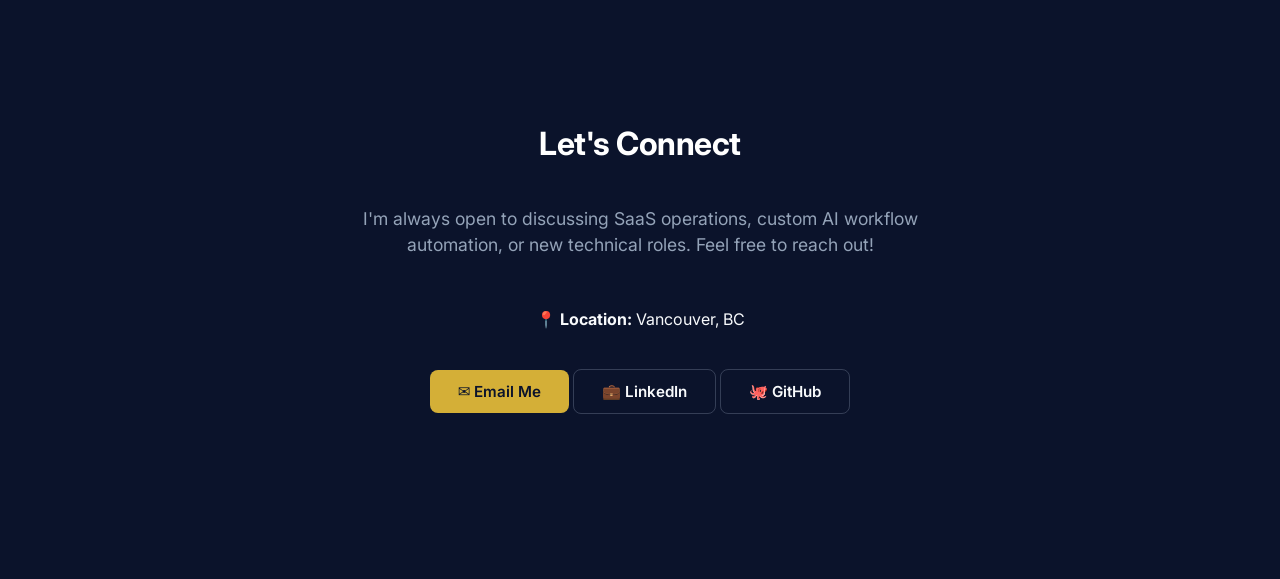
==== commit 6203ba35: "Remove links from AI orchestration and tooling sections" ====
--- a/index.html
+++ b/index.html
@@ -56,8 +56,8 @@
           </div>
           <h3>🎯 What I Do Best</h3>
           <ul style="margin-top: 1rem; padding-left: 1.2rem;">
-            <li style="margin-bottom: 0.8rem;"><strong>🤖 AI & Systems Orchestration:</strong> Managing AI agent workflows, exception handling, and custom database ingestion pipelines using [Zapier](https://github.com/ann-hnatyshyn/ann-hnatyshyn.github.io), n8n, [Claude](https://github.com/ann-hnatyshyn/ann-hnatyshyn.github.io), [Gemini](https://github.com/ann-hnatyshyn/ann-hnatyshyn.github.io), and [ChatGPT](https://github.com/ann-hnatyshyn/ann-hnatyshyn.github.io).</li>
-            <li style="margin-bottom: 0.8rem;"><strong>⚙️ Support & Systems Engineering:</strong> Technical troubleshooting, platform issue resolution, QA testing, and establishing automated fallback/alert mechanisms.</li>
+            <li style="margin-bottom: 0.8rem;"><strong>🤖 AI & Systems Orchestration:</strong> Managing AI agent workflows, exception handling, and custom database ingestion pipelines using Zapier, n8n, Claude, Gemini, and ChatGPT.</li>
+            <li style="margin-bottom: 0.8rem;"><strong>⚙️ Support & Systems Engineering:</strong> Technical troubleshooting, platform issue resolution, Manual QA testing, and establishing automated fallback/alert mechanisms.</li>
             <li><strong>🔄 Lifecycle & Operations:</strong> Architecting friction-free onboarding, implementation workflows, cross-functional routing, and team enablement playbooks.</li>
           </ul>
         </div>
@@ -72,8 +72,8 @@
           <h3>💻 Technical Stack</h3>
           <ul style="margin-top: 1rem; padding-left: 1.2rem;">
             <li style="margin-bottom: 0.8rem;"><strong>Languages & Web:</strong> JavaScript, React, Node.js, Express.js, PostgreSQL, HTML/CSS</li>
-            <li style="margin-bottom: 0.8rem;"><strong>Integrations & Middleware:</strong> REST APIs, Webhooks, Custom Data Pipelines, [Zapier](https://github.com/ann-hnatyshyn/ann-hnatyshyn.github.io), n8n</li>
-            <li><strong>Platforms & Tooling:</strong> AI Agent Workflows, CRM Data Ingestion, Git/GitHub, [1Password](https://github.com/ann-hnatyshyn/ann-hnatyshyn.github.io)</li>
+            <li style="margin-bottom: 0.8rem;"><strong>Integrations & Middleware:</strong> REST APIs, Webhooks, Custom Data Pipelines, Zapier, n8n</li>
+            <li><strong>Platforms & Tooling:</strong> AI Agent Workflows, CRM Data Ingestion, Git/GitHub, 1Password</li>
           </ul>
         </div>
       </div>
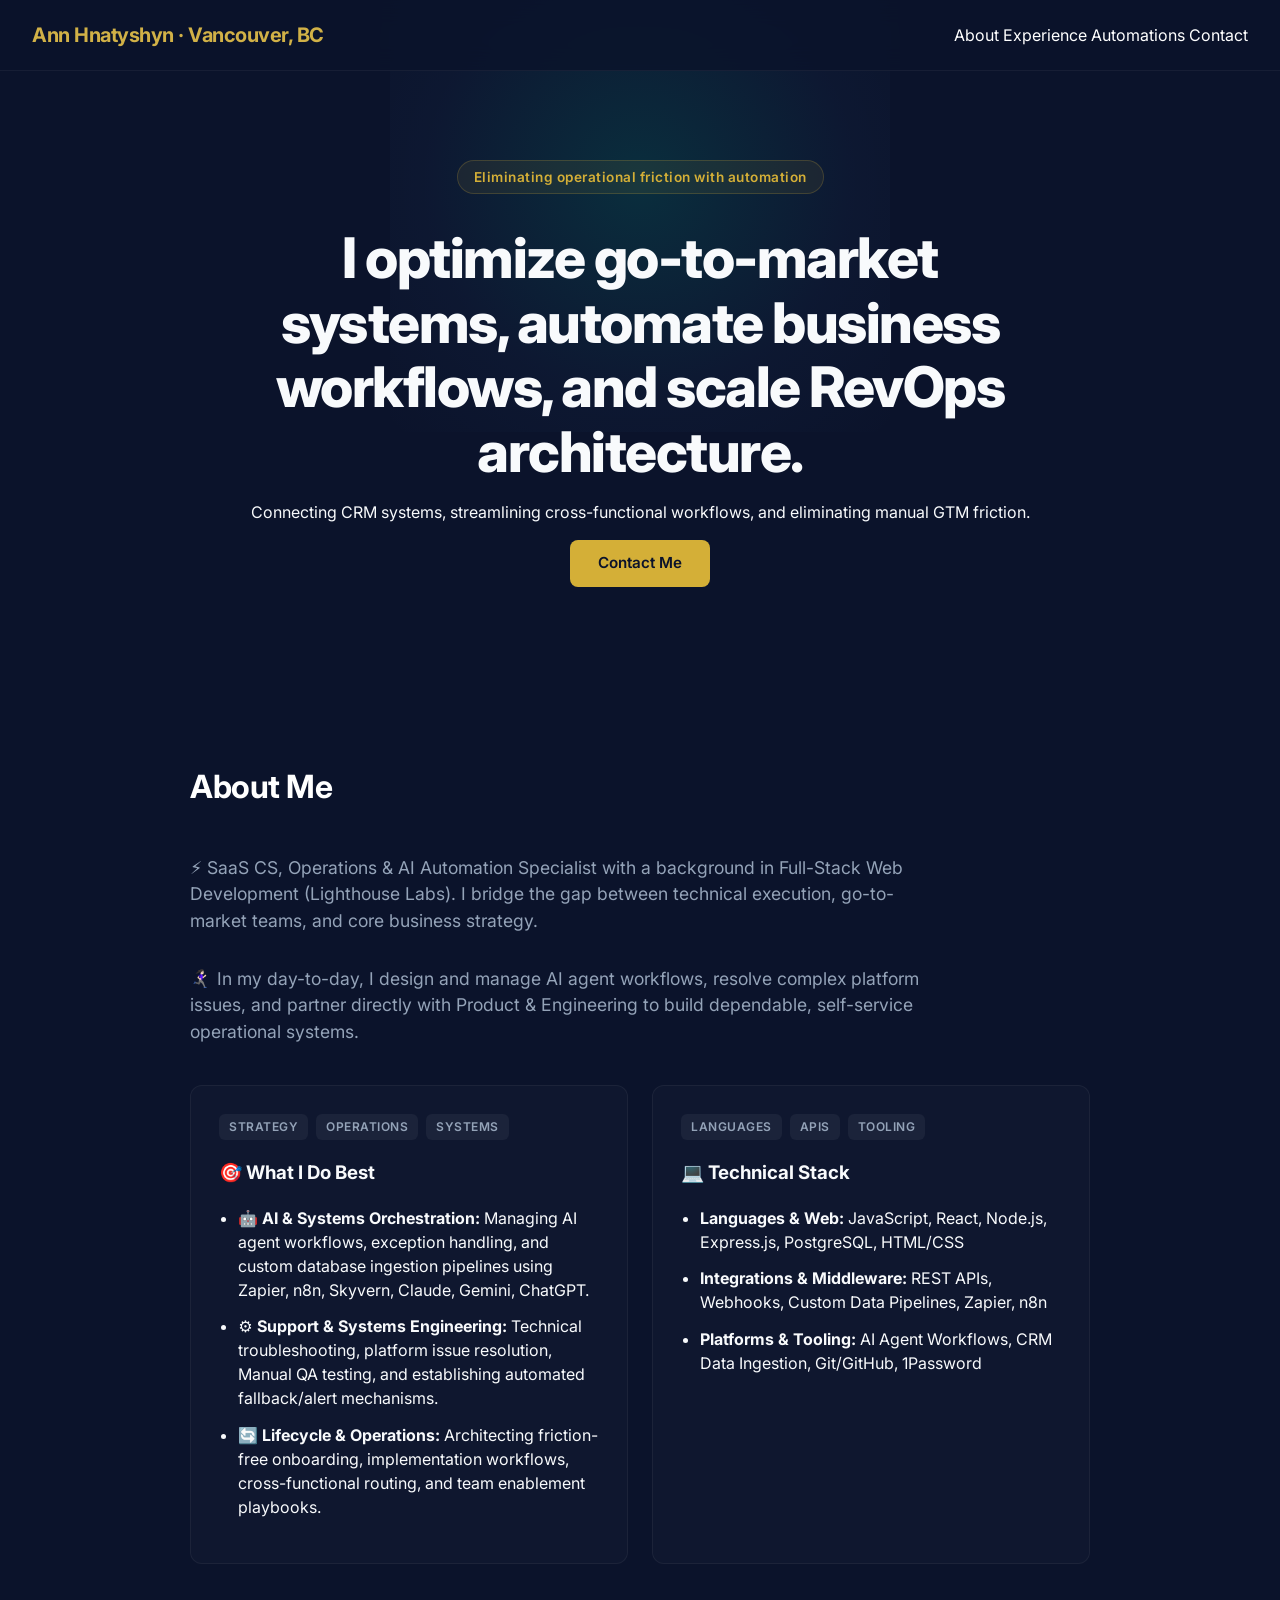
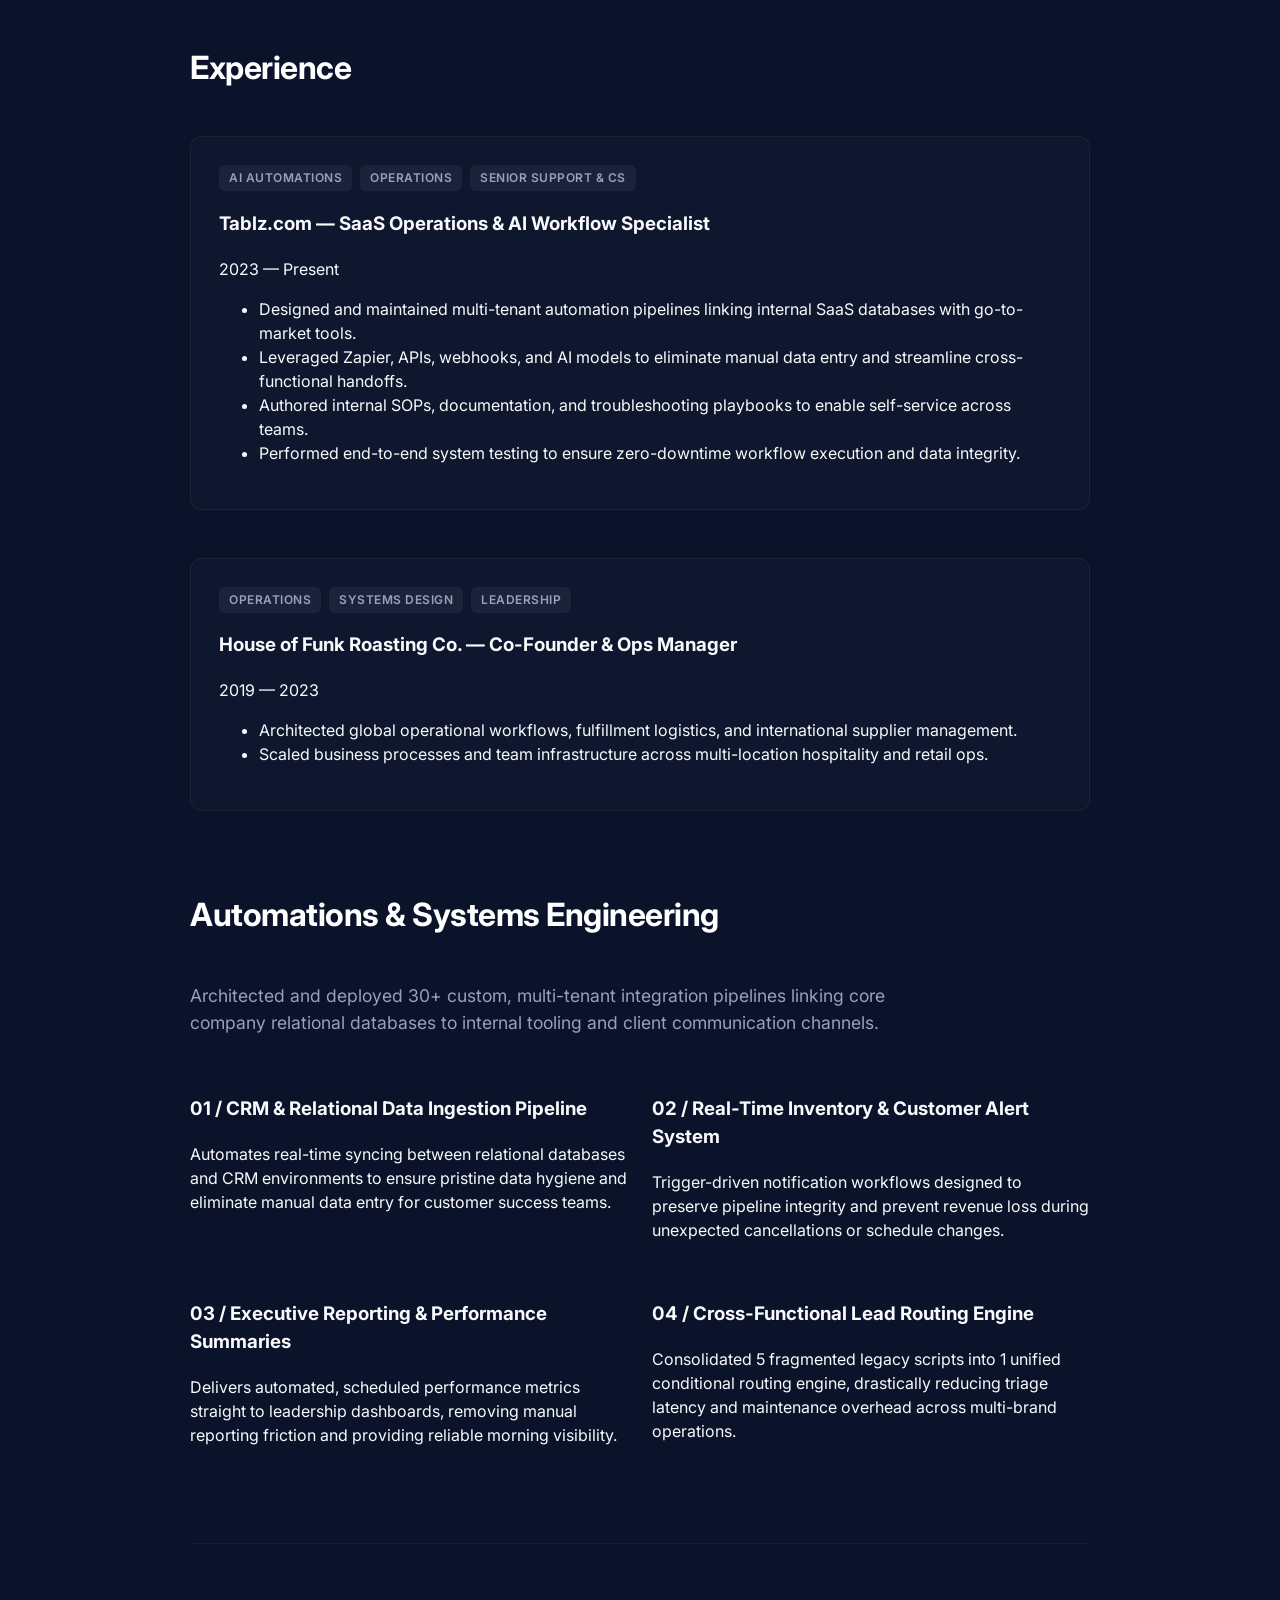
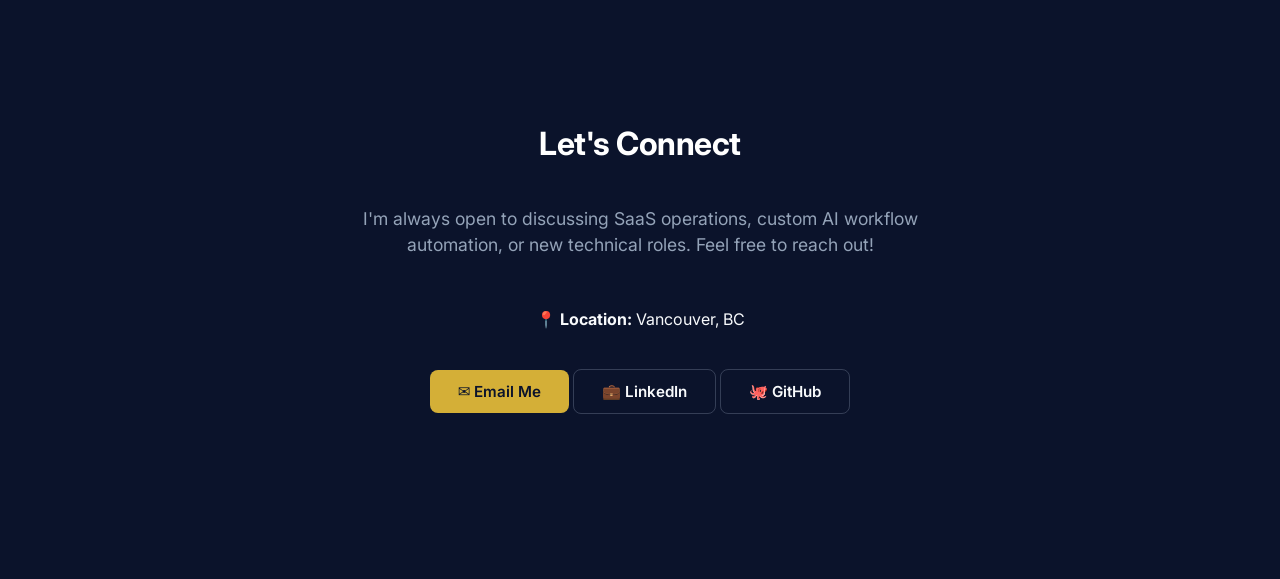
==== commit fc2796b3: "Update AI orchestration tools in index.html" ====
--- a/index.html
+++ b/index.html
@@ -56,7 +56,7 @@
           </div>
           <h3>🎯 What I Do Best</h3>
           <ul style="margin-top: 1rem; padding-left: 1.2rem;">
-            <li style="margin-bottom: 0.8rem;"><strong>🤖 AI & Systems Orchestration:</strong> Managing AI agent workflows, exception handling, and custom database ingestion pipelines using Zapier, n8n, Claude, Gemini, and ChatGPT.</li>
+            <li style="margin-bottom: 0.8rem;"><strong>🤖 AI & Systems Orchestration:</strong> Managing AI agent workflows, exception handling, and custom database ingestion pipelines using Zapier, n8n, Skyvern, Claude, Gemini, ChatGPT.</li>
             <li style="margin-bottom: 0.8rem;"><strong>⚙️ Support & Systems Engineering:</strong> Technical troubleshooting, platform issue resolution, Manual QA testing, and establishing automated fallback/alert mechanisms.</li>
             <li><strong>🔄 Lifecycle & Operations:</strong> Architecting friction-free onboarding, implementation workflows, cross-functional routing, and team enablement playbooks.</li>
           </ul>
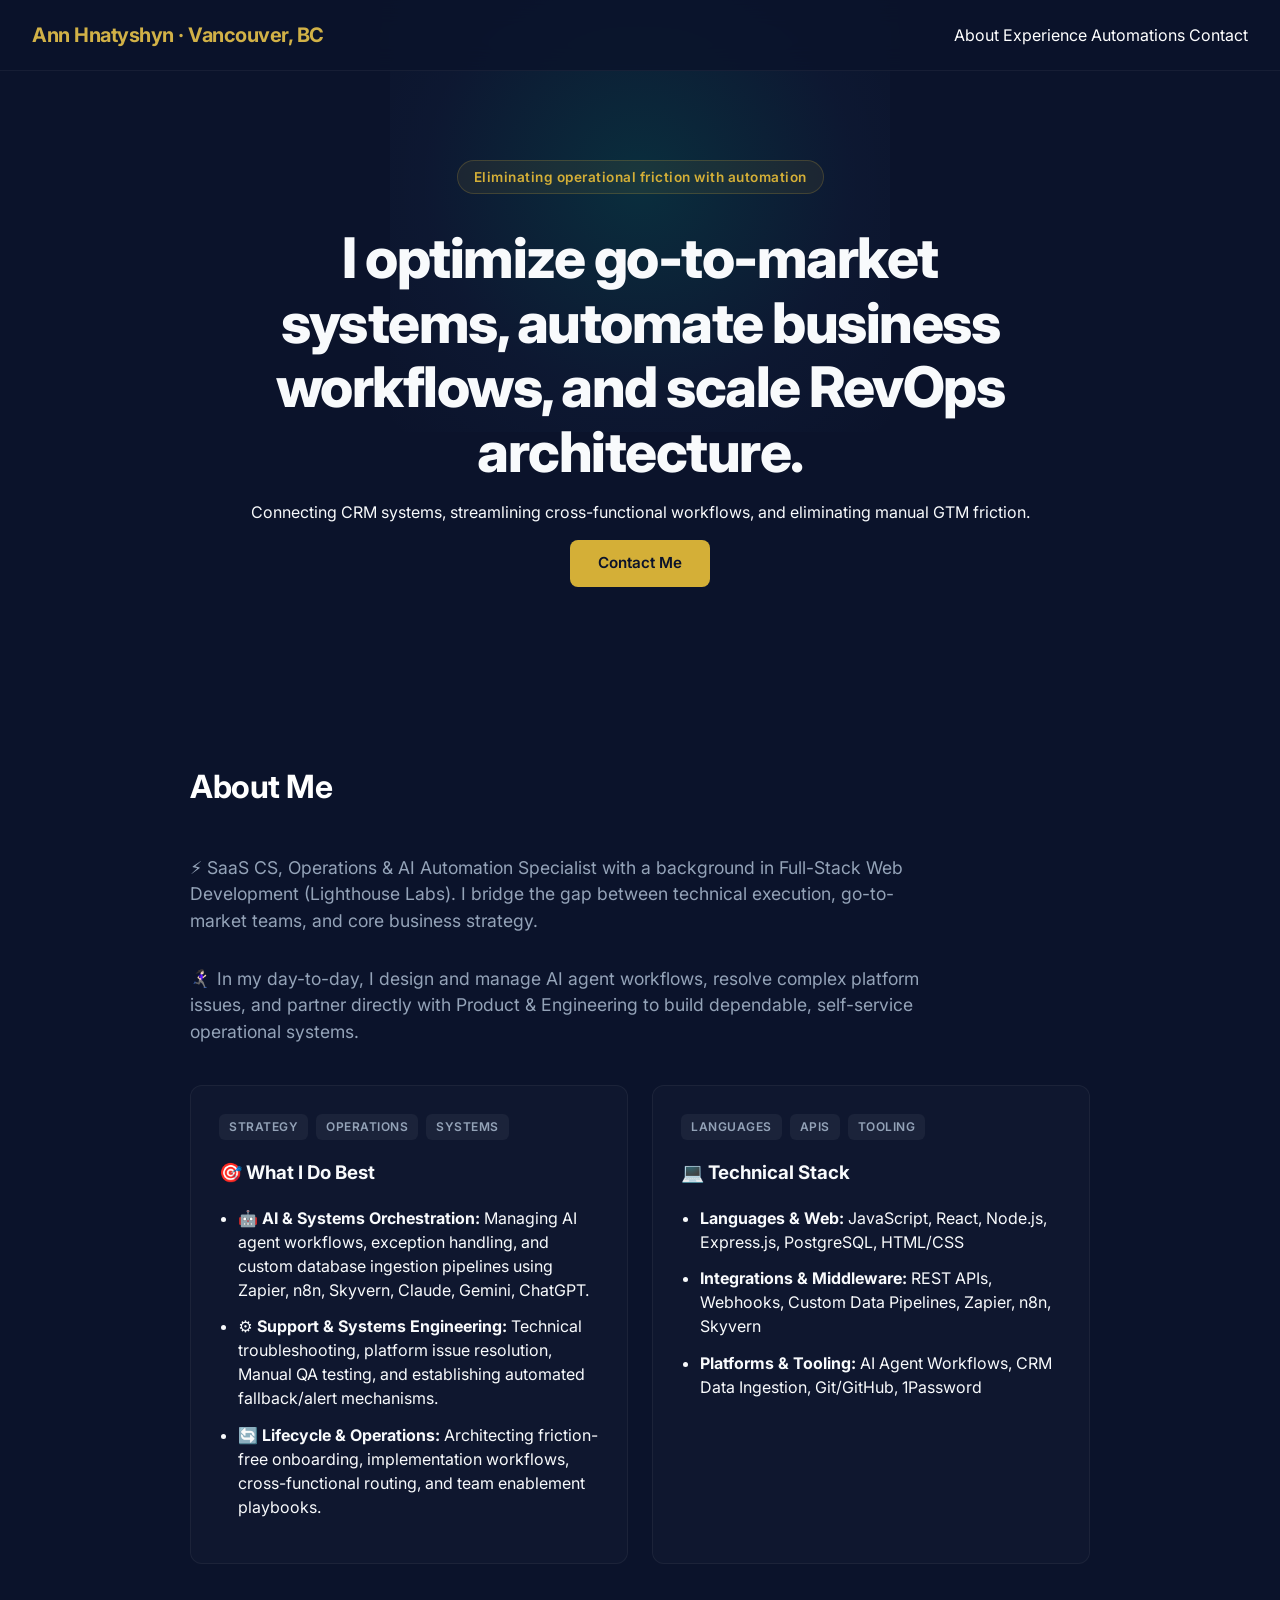
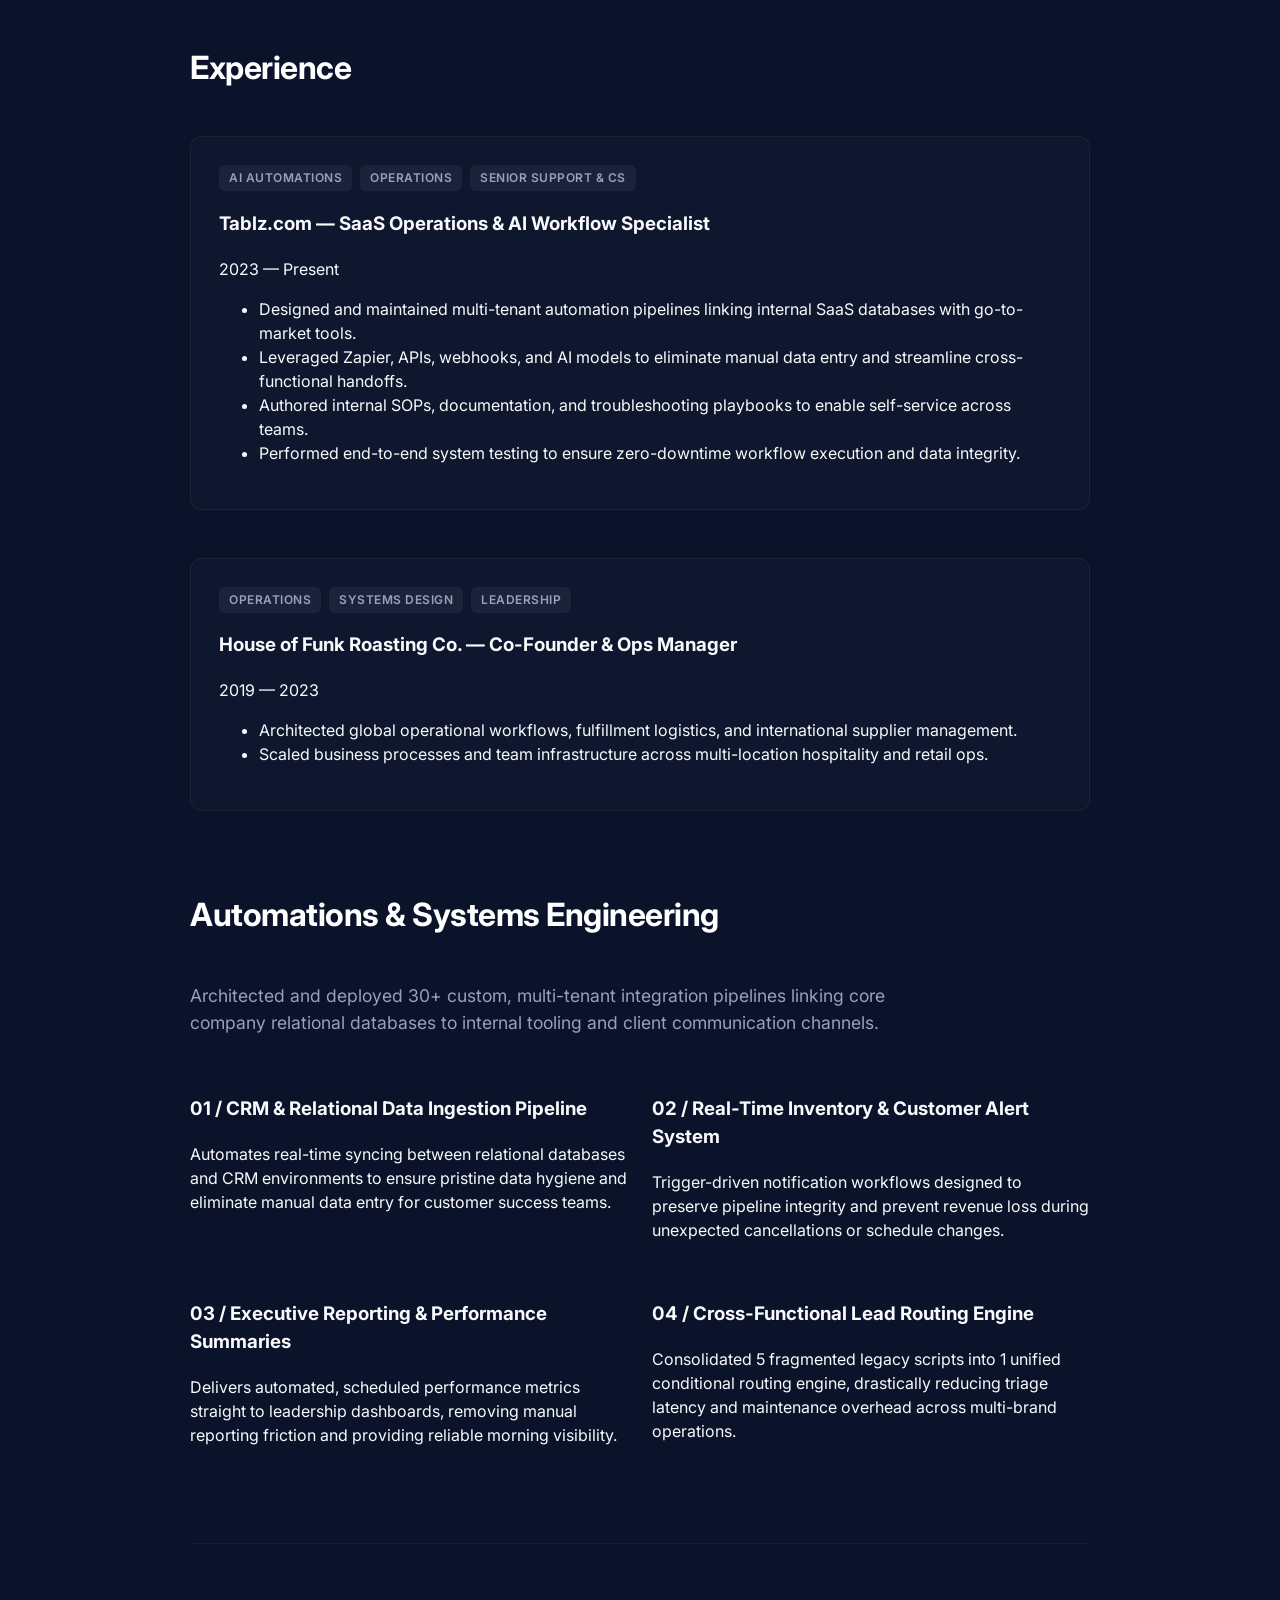
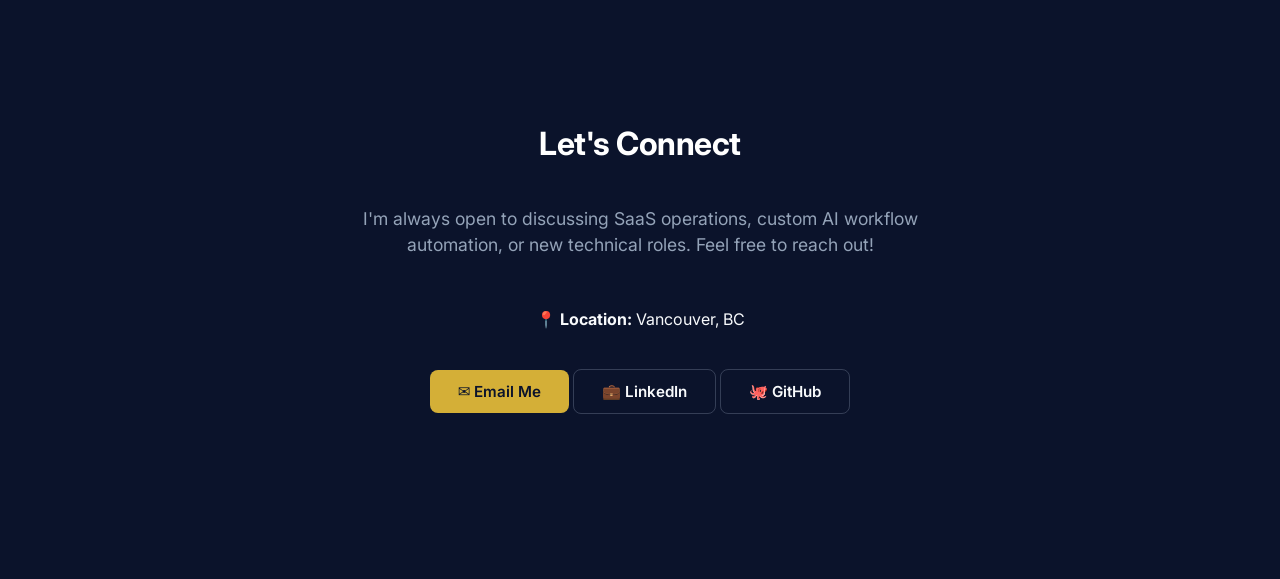
==== commit 8e15bf31: "Add Skyvern to Integrations & Middleware list" ====
--- a/index.html
+++ b/index.html
@@ -72,7 +72,7 @@
           <h3>💻 Technical Stack</h3>
           <ul style="margin-top: 1rem; padding-left: 1.2rem;">
             <li style="margin-bottom: 0.8rem;"><strong>Languages & Web:</strong> JavaScript, React, Node.js, Express.js, PostgreSQL, HTML/CSS</li>
-            <li style="margin-bottom: 0.8rem;"><strong>Integrations & Middleware:</strong> REST APIs, Webhooks, Custom Data Pipelines, Zapier, n8n</li>
+            <li style="margin-bottom: 0.8rem;"><strong>Integrations & Middleware:</strong> REST APIs, Webhooks, Custom Data Pipelines, Zapier, n8n, Skyvern</li>
             <li><strong>Platforms & Tooling:</strong> AI Agent Workflows, CRM Data Ingestion, Git/GitHub, 1Password</li>
           </ul>
         </div>
